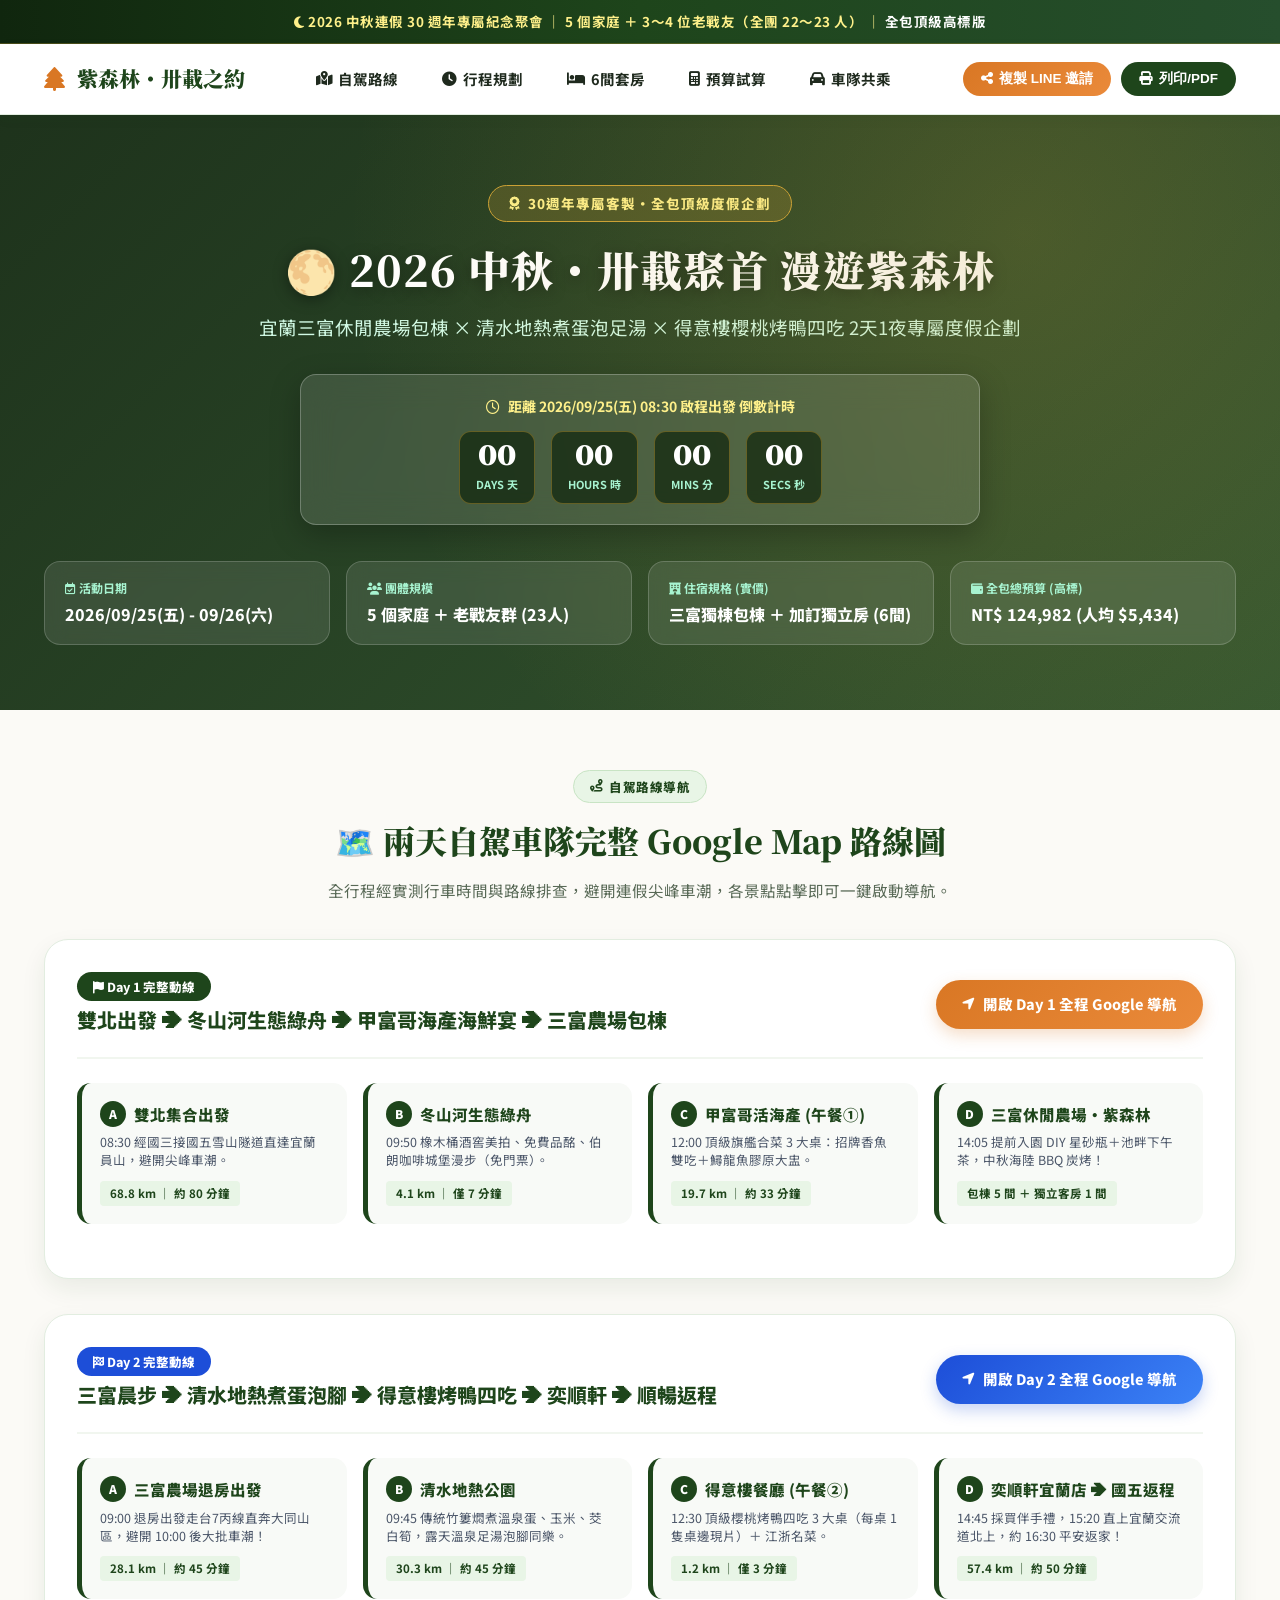
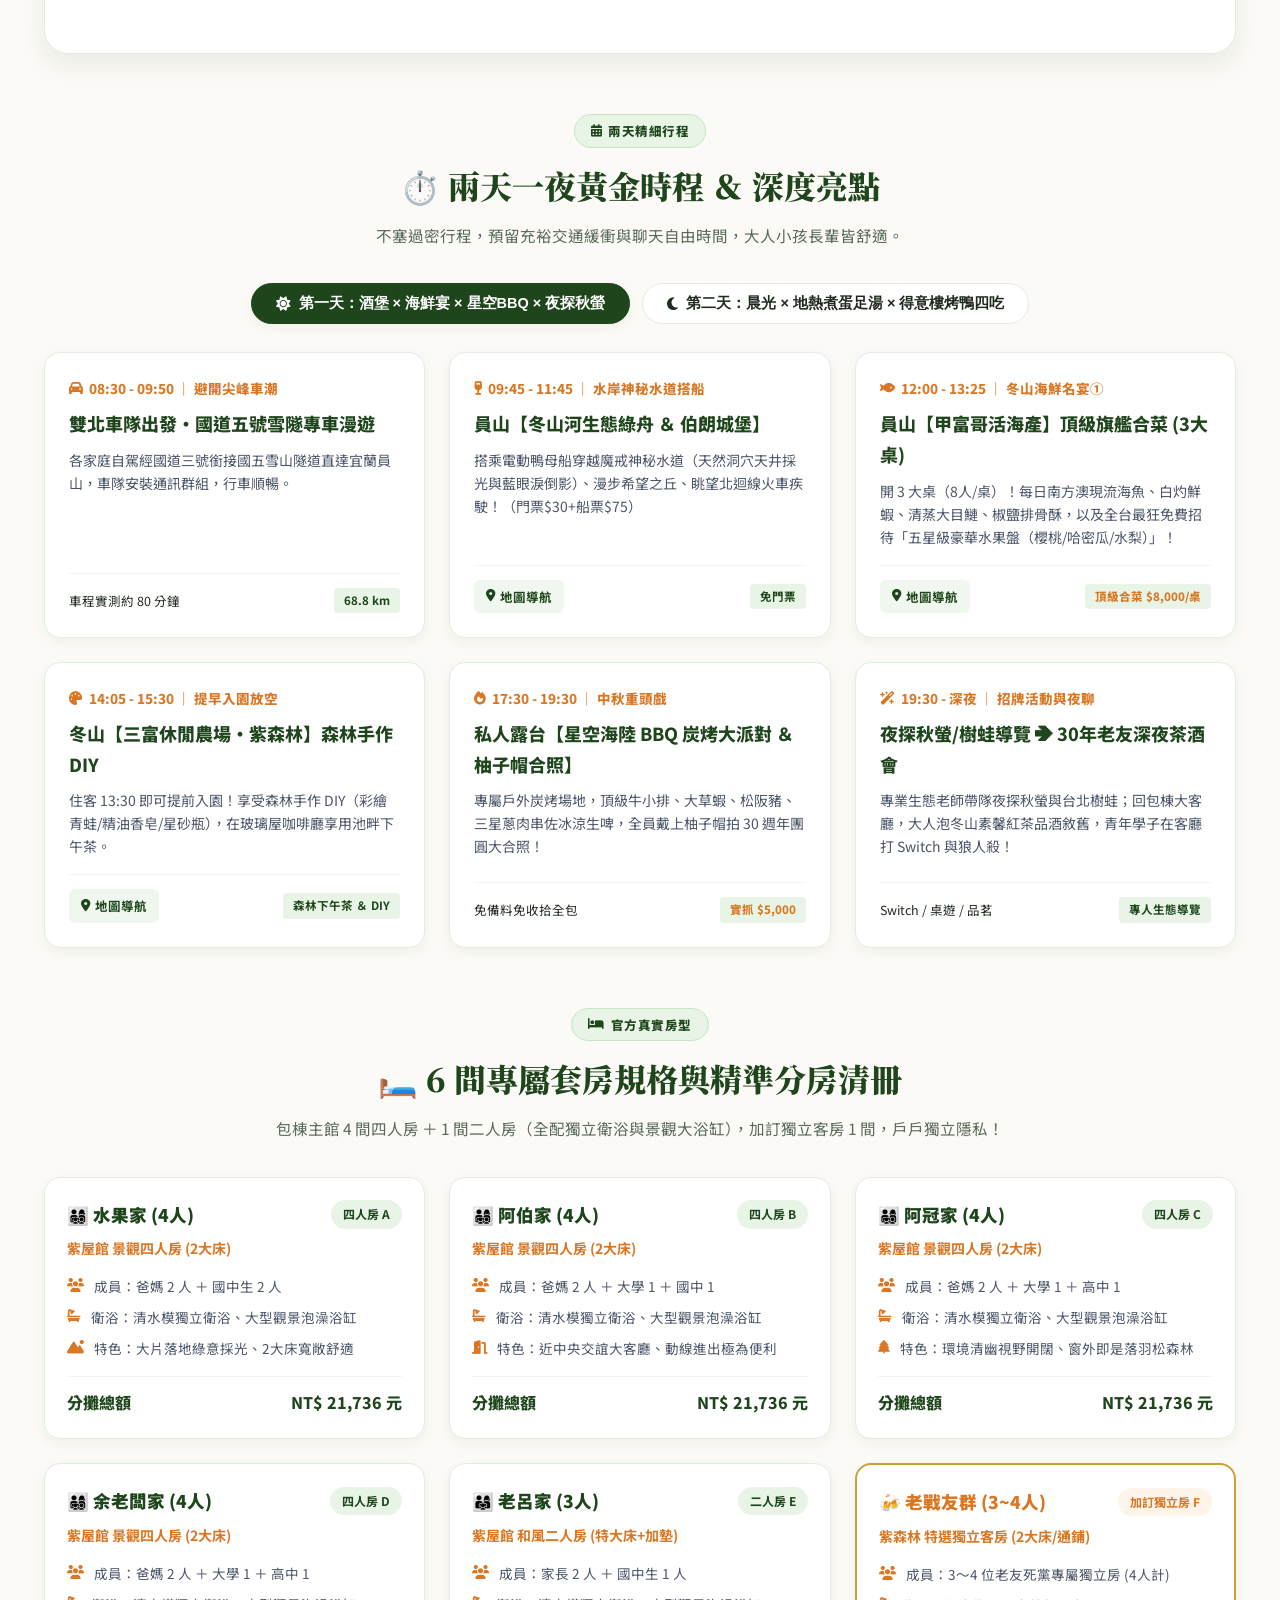
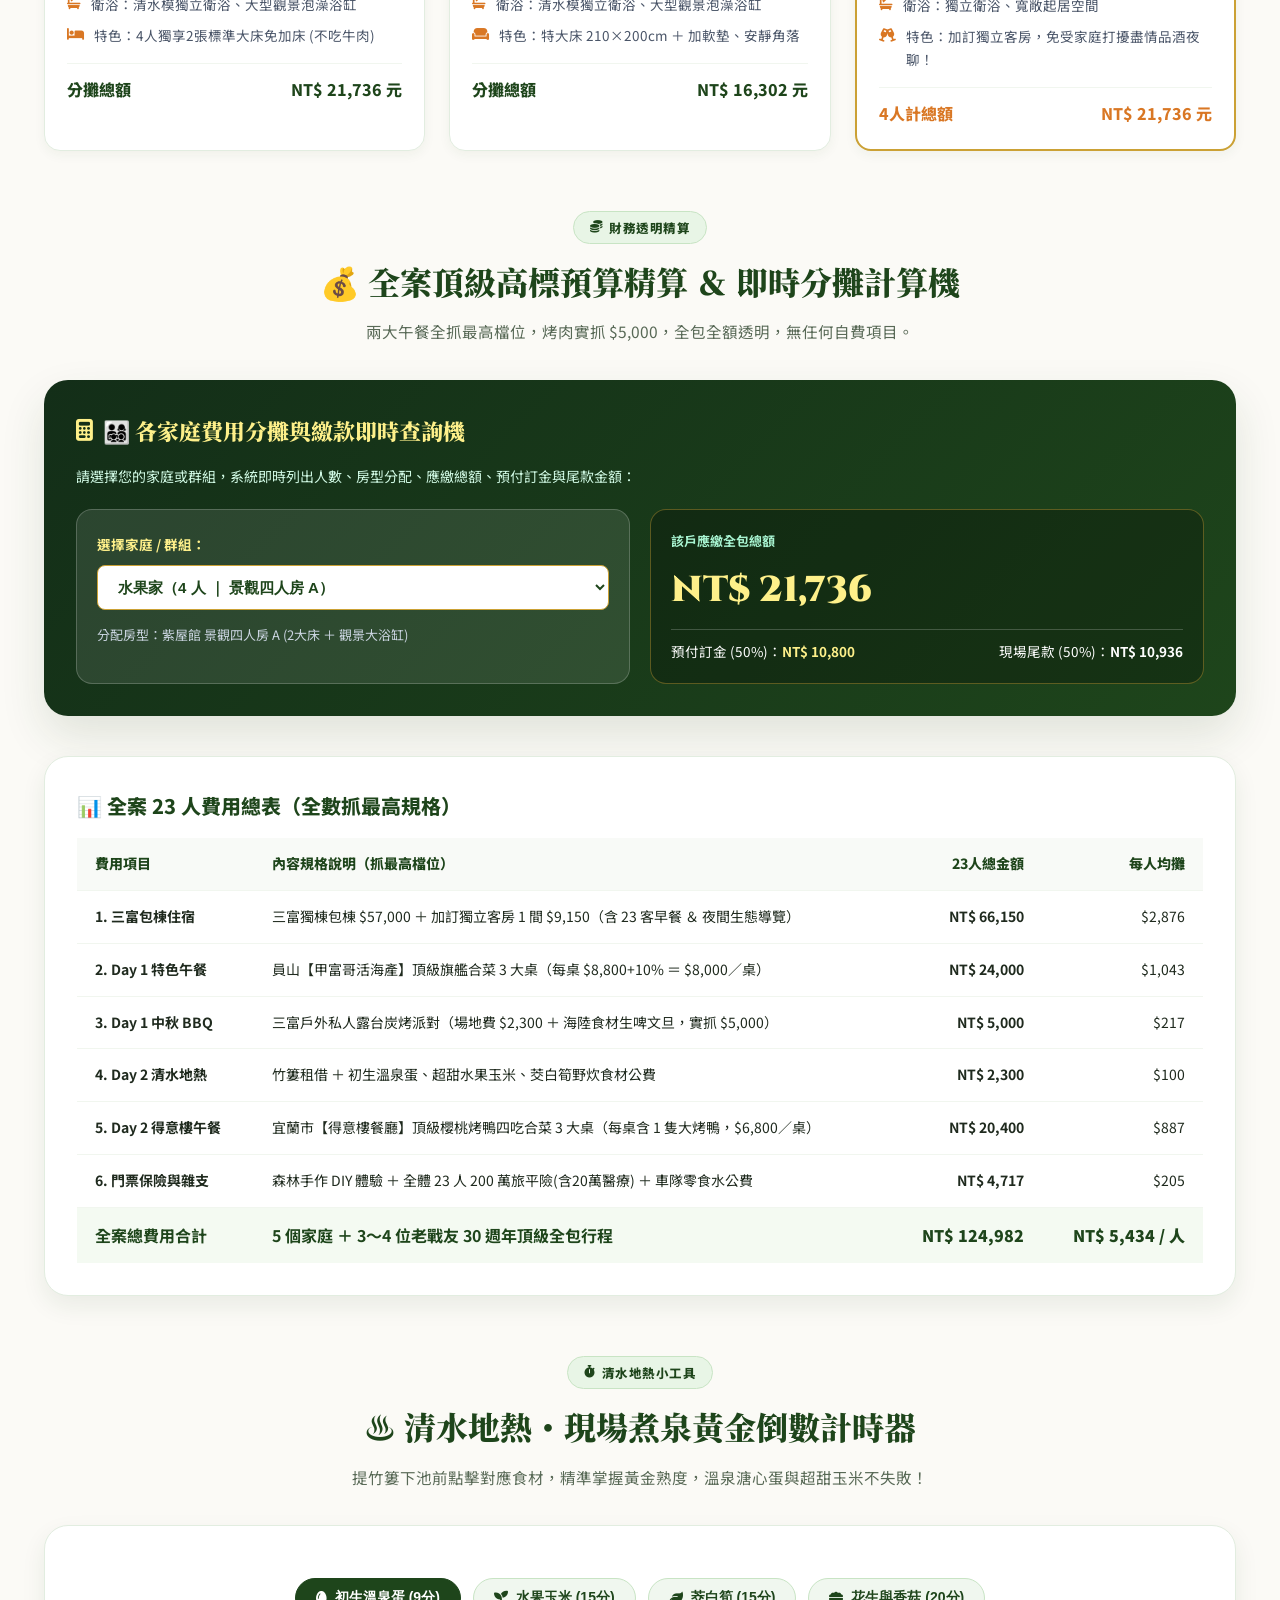
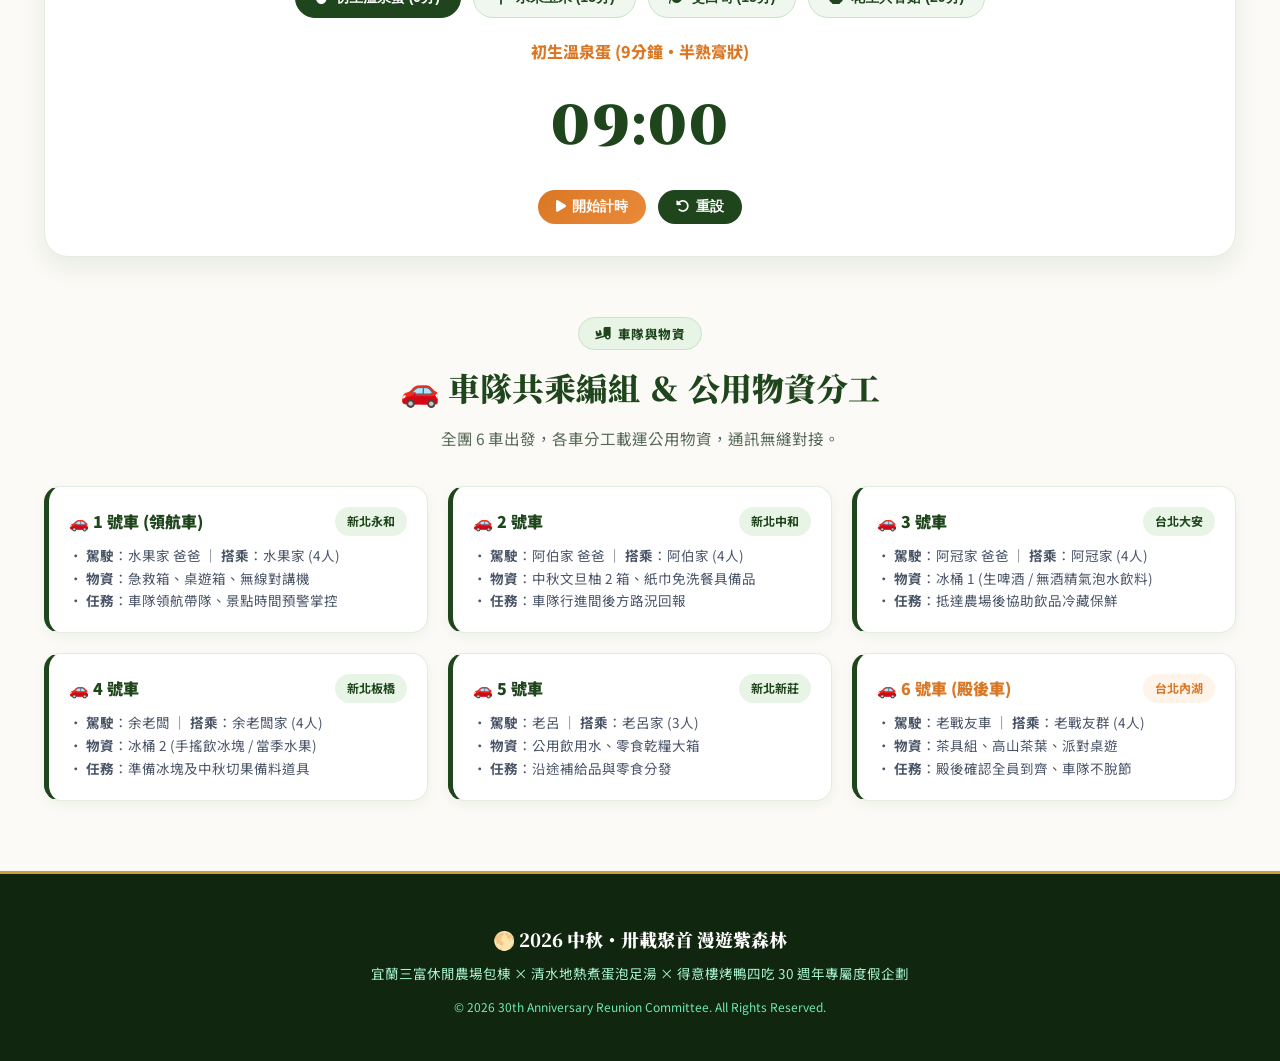
==== dongshan.html @ 9198ec33 "新增冬山綠舟・甲富哥版獨立頁面（dongshan.html） Co-Authored-By: Claude Sonnet 4.6 <noreply@anthropic.com>" ====
<!DOCTYPE html>
<html lang="zh-TW">
<head>
  <meta charset="UTF-8">
  <meta name="viewport" content="width=device-width, initial-scale=1.0">
  <meta name="referrer" content="no-referrer">
  <title>2026 中秋・卅載聚首 漫遊紫森林｜宜蘭三富休閒農場包棟 × 清水地熱 × 得意樓烤鴨 5家庭＋老戰友30週年專屬企劃專頁</title>
  
  <!-- Google Fonts -->
  <link rel="preconnect" href="https://fonts.googleapis.com">
  <link rel="preconnect" href="https://fonts.gstatic.com" crossorigin>
  <link href="https://fonts.googleapis.com/css2?family=Noto+Sans+TC:wght@300;400;500;700;900&family=Noto+Serif+TC:wght@600;700;900&family=Plus+Jakarta+Sans:wght@500;700;800&family=Cinzel:wght@700;900&display=swap" rel="stylesheet">
  
  <!-- FontAwesome 6.5.1 -->
  <link rel="stylesheet" href="https://cdnjs.cloudflare.com/ajax/libs/font-awesome/6.5.1/css/all.min.css">

  <style>
    :root {
      --primary: #1e451b;
      --primary-light: #2d5a29;
      --primary-dark: #132e18;
      --accent: #d97724;
      --accent-hover: #b45309;
      --accent-light: #fff5eb;
      --gold: #cba135;
      --gold-light: #fef08a;
      --gold-bg: #fffbeb;
      --bg-cream: #fbfaf6;
      --surface: #ffffff;
      --surface-card: #f4faf2;
      --text-main: #1f2a1e;
      --text-muted: #586956;
      --text-light: #829480;
      --border-color: #e2ede0;
      --border-focus: #2d5a29;
      --shadow-sm: 0 4px 12px rgba(30, 69, 27, 0.05);
      --shadow-md: 0 10px 25px rgba(30, 69, 27, 0.08);
      --shadow-lg: 0 20px 45px rgba(30, 69, 27, 0.12);
      --radius-sm: 10px;
      --radius-md: 16px;
      --radius-lg: 24px;
      --radius-xl: 32px;
      --transition: all 0.3s cubic-bezier(0.25, 0.8, 0.25, 1);
    }

    * { box-sizing: border-box; margin: 0; padding: 0; }
    html { scroll-behavior: smooth; }
    body {
      font-family: 'Noto Sans TC', -apple-system, BlinkMacSystemFont, 'Segoe UI', Roboto, sans-serif;
      background-color: var(--bg-cream);
      color: var(--text-main);
      line-height: 1.7;
      -webkit-font-smoothing: antialiased;
      overflow-x: hidden;
    }

    /* Scroll Progress */
    #scroll-progress {
      position: fixed; top: 0; left: 0; height: 4px;
      background: linear-gradient(90deg, var(--accent), var(--gold));
      z-index: 2000; width: 0%; transition: width 0.1s ease;
    }

    .container {
      max-width: 1240px;
      margin: 0 auto;
      padding: 0 24px;
    }

    /* Top Announcement Bar */
    .top-bar {
      background: linear-gradient(90deg, #10260e, #1e451b, #264e2d);
      color: var(--gold-light);
      padding: 10px 0;
      font-size: 13.5px;
      font-weight: 700;
      text-align: center;
      letter-spacing: 0.5px;
      border-bottom: 1px solid rgba(203, 161, 53, 0.3);
    }
    .top-bar span { color: #ffffff; }

    /* Sticky Navigation */
    nav {
      position: sticky; top: 0; z-index: 1500;
      background: rgba(255, 255, 255, 0.96);
      backdrop-filter: blur(16px);
      border-bottom: 1px solid var(--border-color);
      box-shadow: var(--shadow-sm);
      transition: var(--transition);
    }
    .nav-inner {
      display: flex;
      justify-content: space-between;
      align-items: center;
      height: 70px;
    }
    .brand-logo {
      display: flex;
      align-items: center;
      gap: 12px;
      font-family: 'Noto Serif TC', serif;
      font-size: 21px;
      font-weight: 900;
      color: var(--primary);
      text-decoration: none;
    }
    .brand-logo i { color: var(--accent); font-size: 24px; }
    .nav-links {
      display: flex;
      list-style: none;
      gap: 16px;
    }
    .nav-links a {
      text-decoration: none;
      color: var(--text-main);
      font-size: 14.5px;
      font-weight: 700;
      padding: 8px 14px;
      border-radius: 8px;
      transition: var(--transition);
      display: flex;
      align-items: center;
      gap: 6px;
    }
    .nav-links a:hover, .nav-links a.active {
      color: var(--accent);
      background: var(--accent-light);
    }
    .nav-actions {
      display: flex;
      align-items: center;
      gap: 10px;
    }
    .btn-action {
      background: var(--primary);
      color: white;
      text-decoration: none;
      padding: 8px 18px;
      border-radius: 30px;
      font-size: 13.5px;
      font-weight: 700;
      border: none;
      cursor: pointer;
      display: inline-flex;
      align-items: center;
      gap: 6px;
      transition: var(--transition);
    }
    .btn-action:hover {
      background: var(--primary-light);
      transform: translateY(-2px);
      box-shadow: var(--shadow-sm);
    }
    .btn-accent {
      background: linear-gradient(135deg, var(--accent), #ea8a3a);
      color: white;
    }
    .btn-accent:hover {
      background: linear-gradient(135deg, #b45309, var(--accent));
    }

    /* Hero Section */
    .hero {
      position: relative;
      background: linear-gradient(135deg, rgba(16, 38, 14, 0.94) 0%, rgba(30, 69, 27, 0.9) 100%), url('https://images.unsplash.com/photo-1511497584788-87676104235f?auto=format&fit=crop&w=1800&q=85') center/cover no-repeat;
      color: white;
      padding: 70px 0 65px;
      overflow: hidden;
      text-align: center;
    }
    .hero::before {
      content: "";
      position: absolute;
      top: 0; left: 0; right: 0; bottom: 0;
      background: radial-gradient(circle at 80% 20%, rgba(203, 161, 53, 0.2) 0%, transparent 60%);
      pointer-events: none;
    }
    .hero-badge {
      display: inline-flex;
      align-items: center;
      gap: 8px;
      background: rgba(203, 161, 53, 0.22);
      border: 1px solid var(--gold);
      color: var(--gold-light);
      padding: 6px 20px;
      border-radius: 30px;
      font-size: 13.5px;
      font-weight: 800;
      margin-bottom: 20px;
      letter-spacing: 1px;
    }
    .hero h1 {
      font-family: 'Noto Serif TC', serif;
      font-size: 42px;
      font-weight: 900;
      line-height: 1.3;
      margin-bottom: 16px;
      color: #ffffff;
      text-shadow: 0 3px 15px rgba(0,0,0,0.4);
      letter-spacing: 1px;
    }
    .hero-sub {
      font-size: 18.5px;
      color: #d1fae5;
      font-weight: 400;
      max-width: 900px;
      margin: 0 auto 30px;
      line-height: 1.7;
    }

    /* Countdown Box */
    .countdown-card {
      background: rgba(255, 255, 255, 0.12);
      backdrop-filter: blur(16px);
      border: 1px solid rgba(255, 255, 255, 0.25);
      border-radius: var(--radius-md);
      padding: 20px 28px;
      max-width: 680px;
      margin: 0 auto 36px;
      box-shadow: 0 10px 30px rgba(0,0,0,0.25);
    }
    .countdown-title {
      font-size: 14px;
      font-weight: 700;
      color: var(--gold-light);
      margin-bottom: 12px;
      display: flex;
      align-items: center;
      justify-content: center;
      gap: 8px;
    }
    .countdown-grid {
      display: flex;
      justify-content: center;
      gap: 16px;
    }
    .countdown-item {
      background: rgba(16, 38, 14, 0.7);
      border: 1px solid rgba(203, 161, 53, 0.4);
      border-radius: 12px;
      padding: 10px 16px;
      min-width: 76px;
    }
    .countdown-item .num {
      font-family: 'Cinzel', serif;
      font-size: 28px;
      font-weight: 900;
      color: #ffffff;
      line-height: 1.1;
    }
    .countdown-item .label {
      font-size: 11px;
      color: #a7f3d0;
      font-weight: 700;
      text-transform: uppercase;
      margin-top: 2px;
    }

    /* Hero Metadata Grid */
    .hero-meta-grid {
      display: grid;
      grid-template-columns: repeat(auto-fit, minmax(220px, 1fr));
      gap: 16px;
      text-align: left;
    }
    .meta-card {
      background: rgba(255, 255, 255, 0.1);
      backdrop-filter: blur(10px);
      border: 1px solid rgba(255, 255, 255, 0.18);
      border-radius: var(--radius-md);
      padding: 16px 20px;
      transition: var(--transition);
    }
    .meta-card:hover {
      background: rgba(255, 255, 255, 0.16);
      transform: translateY(-2px);
    }
    .meta-card .label { font-size: 12px; color: #a7f3d0; font-weight: 700; text-transform: uppercase; }
    .meta-card .val { font-size: 16px; color: #ffffff; font-weight: 800; margin-top: 2px; }

    /* Section Styles */
    .section-header {
      text-align: center;
      margin: 60px 0 35px;
    }
    .section-tag {
      display: inline-flex;
      align-items: center;
      gap: 6px;
      background: #e8f5e6;
      color: var(--primary);
      font-size: 12.5px;
      font-weight: 800;
      padding: 5px 16px;
      border-radius: 30px;
      border: 1px solid #c8e4c4;
      margin-bottom: 10px;
      letter-spacing: 0.5px;
      text-transform: uppercase;
    }
    .section-title {
      font-family: 'Noto Serif TC', serif;
      font-size: 32px;
      color: var(--primary);
      font-weight: 900;
      margin-bottom: 10px;
    }
    .section-desc {
      color: var(--text-muted);
      font-size: 15.5px;
      max-width: 820px;
      margin: 0 auto;
    }

    /* Content Cards & Boxes */
    .feature-box {
      background: white;
      border-radius: var(--radius-lg);
      border: 1px solid var(--border-color);
      box-shadow: var(--shadow-md);
      padding: 32px;
      margin-bottom: 35px;
      transition: var(--transition);
    }
    .feature-box:hover {
      box-shadow: var(--shadow-lg);
    }

    /* Google Maps Route Box */
    .route-header {
      display: flex;
      justify-content: space-between;
      align-items: center;
      flex-wrap: wrap;
      gap: 16px;
      border-bottom: 2px solid #f1f6ef;
      padding-bottom: 20px;
      margin-bottom: 24px;
    }
    .route-badge {
      background: var(--primary);
      color: white;
      font-size: 12.5px;
      font-weight: 800;
      padding: 5px 16px;
      border-radius: 20px;
    }
    .route-btn {
      background: linear-gradient(135deg, var(--accent), #ea8a3a);
      color: white;
      text-decoration: none;
      padding: 12px 26px;
      border-radius: 30px;
      font-weight: 800;
      font-size: 14.5px;
      display: inline-flex;
      align-items: center;
      gap: 8px;
      box-shadow: 0 6px 16px rgba(217,119,36,0.25);
      transition: var(--transition);
    }
    .route-btn:hover {
      transform: translateY(-2px);
      box-shadow: 0 8px 22px rgba(217,119,36,0.35);
    }
    .route-btn.blue {
      background: linear-gradient(135deg, #1d4ed8, #3b82f6);
      box-shadow: 0 6px 16px rgba(29,78,216,0.25);
    }
    .nodes-grid {
      display: grid;
      grid-template-columns: repeat(auto-fit, minmax(230px, 1fr));
      gap: 16px;
      margin-bottom: 22px;
    }
    .node-card {
      background: #f8faf7;
      border-radius: 14px;
      padding: 18px;
      border-left: 5px solid var(--primary);
      position: relative;
    }
    .node-header {
      display: flex;
      align-items: center;
      gap: 8px;
      margin-bottom: 6px;
    }
    .node-badge {
      background: var(--primary);
      color: white;
      width: 26px;
      height: 26px;
      border-radius: 50%;
      display: flex;
      align-items: center;
      justify-content: center;
      font-size: 12px;
      font-weight: 900;
    }
    .node-title { font-size: 15.5px; font-weight: 800; color: var(--primary); }
    .node-desc { font-size: 12.5px; color: #4a5568; margin-bottom: 8px; line-height: 1.45; }
    .node-chip { font-size: 11.5px; font-weight: 700; background: #e8f5e6; color: var(--primary); padding: 3px 10px; border-radius: 4px; display: inline-block; }

    /* Timetable Grid */
    .timeline-tabs {
      display: flex;
      justify-content: center;
      gap: 12px;
      margin-bottom: 28px;
    }
    .tab-btn {
      background: white;
      border: 1px solid var(--border-color);
      color: var(--text-main);
      padding: 10px 24px;
      border-radius: 30px;
      font-size: 14.5px;
      font-weight: 800;
      cursor: pointer;
      display: inline-flex;
      align-items: center;
      gap: 8px;
      transition: var(--transition);
    }
    .tab-btn.active, .tab-btn:hover {
      background: var(--primary);
      color: white;
      border-color: var(--primary);
      box-shadow: var(--shadow-sm);
    }
    .timeline-grid {
      display: grid;
      grid-template-columns: repeat(auto-fit, minmax(360px, 1fr));
      gap: 24px;
    }
    .itinerary-card {
      background: white;
      border-radius: var(--radius-md);
      border: 1px solid var(--border-color);
      box-shadow: var(--shadow-sm);
      overflow: hidden;
      display: flex;
      flex-direction: column;
      transition: var(--transition);
    }
    .itinerary-card:hover {
      transform: translateY(-3px);
      box-shadow: var(--shadow-md);
      border-color: #c8e4c4;
    }
    .itinerary-body {
      padding: 24px;
      flex-grow: 1;
      display: flex;
      flex-direction: column;
      justify-content: space-between;
    }
    .itinerary-time {
      font-size: 13.5px;
      font-weight: 800;
      color: var(--accent);
      margin-bottom: 8px;
      display: flex;
      align-items: center;
      gap: 6px;
    }
    .itinerary-title {
      font-size: 18px;
      font-weight: 800;
      color: var(--primary);
      margin-bottom: 10px;
    }
    .itinerary-text {
      font-size: 14px;
      color: #4a5568;
      line-height: 1.65;
      margin-bottom: 16px;
    }
    .itinerary-footer {
      border-top: 1px solid #f1f6ef;
      padding-top: 14px;
      display: flex;
      justify-content: space-between;
      align-items: center;
      font-size: 12.5px;
    }
    .map-link-btn {
      color: var(--primary);
      text-decoration: none;
      font-weight: 700;
      display: inline-flex;
      align-items: center;
      gap: 5px;
      padding: 6px 12px;
      background: #f0f7ef;
      border-radius: 6px;
      transition: var(--transition);
    }
    .map-link-btn:hover {
      background: var(--primary);
      color: white;
    }

    /* Room Allocation Cards */
    .rooms-grid {
      display: grid;
      grid-template-columns: repeat(auto-fit, minmax(350px, 1fr));
      gap: 24px;
    }
    .room-card {
      background: white;
      border-radius: var(--radius-md);
      border: 1px solid var(--border-color);
      box-shadow: var(--shadow-sm);
      overflow: hidden;
      display: flex;
      flex-direction: column;
      transition: var(--transition);
    }
    .room-card:hover {
      transform: translateY(-3px);
      box-shadow: var(--shadow-md);
    }
    .room-card.highlight {
      border: 2px solid var(--gold);
    }
    .room-body { padding: 22px; }
    .room-family {
      font-size: 17.5px;
      font-weight: 900;
      color: var(--primary);
      margin-bottom: 8px;
      display: flex;
      align-items: center;
      justify-content: space-between;
    }
    .room-family-badge {
      background: #e8f5e6;
      color: var(--primary);
      font-size: 12px;
      padding: 4px 12px;
      border-radius: 20px;
      font-weight: 700;
    }
    .room-specs-list {
      list-style: none;
      margin-top: 14px;
      font-size: 13.5px;
      color: #4a5568;
    }
    .room-specs-list li {
      margin-bottom: 8px;
      display: flex;
      align-items: flex-start;
      gap: 10px;
    }
    .room-specs-list li i {
      color: var(--accent);
      margin-top: 4px;
    }

    /* Budget Table & Breakdown */
    .budget-table {
      width: 100%;
      border-collapse: collapse;
      margin-top: 15px;
    }
    .budget-table th, .budget-table td {
      padding: 14px 18px;
      text-align: left;
      border-bottom: 1px solid #f1f6ef;
      font-size: 14px;
    }
    .budget-table th {
      background: #f8faf7;
      color: var(--primary);
      font-weight: 800;
    }
    .budget-table tr:last-child td {
      border-bottom: none;
      font-weight: 900;
      font-size: 16px;
      color: var(--primary);
      background: #f4faf2;
    }

    /* Interactive Calculator Card */
    .calc-card {
      background: linear-gradient(135deg, #132e18 0%, #1e451b 100%);
      color: white;
      border-radius: var(--radius-lg);
      padding: 32px;
      margin-bottom: 40px;
      box-shadow: var(--shadow-lg);
    }
    .calc-title {
      font-family: 'Noto Serif TC', serif;
      font-size: 22px;
      font-weight: 900;
      color: var(--gold-light);
      margin-bottom: 16px;
      display: flex;
      align-items: center;
      gap: 10px;
    }
    .calc-grid {
      display: grid;
      grid-template-columns: repeat(auto-fit, minmax(280px, 1fr));
      gap: 20px;
      margin-top: 20px;
    }
    .calc-selector-box {
      background: rgba(255, 255, 255, 0.1);
      border: 1px solid rgba(255, 255, 255, 0.2);
      border-radius: var(--radius-md);
      padding: 20px;
    }
    .calc-select {
      width: 100%;
      padding: 12px 16px;
      border-radius: 8px;
      border: 1px solid var(--gold);
      background: #ffffff;
      color: var(--primary);
      font-size: 15px;
      font-weight: 800;
      outline: none;
      cursor: pointer;
      margin-top: 8px;
    }
    .calc-result-box {
      background: rgba(0, 0, 0, 0.25);
      border: 1px solid rgba(203, 161, 53, 0.4);
      border-radius: var(--radius-md);
      padding: 20px;
      display: flex;
      flex-direction: column;
      justify-content: space-between;
    }
    .calc-amount {
      font-family: 'Cinzel', serif;
      font-size: 36px;
      font-weight: 900;
      color: var(--gold-light);
      margin: 8px 0;
    }

    /* Hot Springs Timer Card */
    .timer-box {
      background: white;
      border-radius: var(--radius-lg);
      border: 1px solid var(--border-color);
      box-shadow: var(--shadow-md);
      padding: 32px;
      margin-bottom: 35px;
      text-align: center;
    }
    .timer-buttons {
      display: flex;
      justify-content: center;
      gap: 12px;
      flex-wrap: wrap;
      margin: 20px 0;
    }
    .timer-preset-btn {
      background: #f0f7ef;
      border: 1px solid #c8e4c4;
      color: var(--primary);
      padding: 10px 20px;
      border-radius: 30px;
      font-weight: 800;
      font-size: 14px;
      cursor: pointer;
      transition: var(--transition);
      display: inline-flex;
      align-items: center;
      gap: 8px;
    }
    .timer-preset-btn:hover, .timer-preset-btn.active {
      background: var(--primary);
      color: white;
      border-color: var(--primary);
    }
    .timer-display {
      font-family: 'Cinzel', serif;
      font-size: 56px;
      font-weight: 900;
      color: var(--primary);
      margin: 15px 0;
      letter-spacing: 2px;
    }

    /* Convoy Table */
    .convoy-grid {
      display: grid;
      grid-template-columns: repeat(auto-fit, minmax(340px, 1fr));
      gap: 20px;
    }
    .convoy-card {
      background: white;
      border-radius: var(--radius-md);
      border: 1px solid var(--border-color);
      padding: 20px;
      box-shadow: var(--shadow-sm);
      border-left: 5px solid var(--primary);
    }

    /* Toast Notification */
    #toast {
      position: fixed;
      bottom: 30px;
      left: 50%;
      transform: translateX(-50%) translateY(100px);
      background: rgba(19, 46, 24, 0.95);
      color: #ffffff;
      padding: 12px 28px;
      border-radius: 30px;
      font-size: 14px;
      font-weight: 700;
      border: 1px solid var(--gold);
      box-shadow: 0 10px 30px rgba(0,0,0,0.3);
      z-index: 3000;
      opacity: 0;
      transition: all 0.3s cubic-bezier(0.165, 0.84, 0.44, 1);
      display: flex;
      align-items: center;
      gap: 8px;
    }
    #toast.show {
      transform: translateX(-50%) translateY(0);
      opacity: 1;
    }

    /* Footer */
    footer {
      background: #10260e;
      color: #a7f3d0;
      padding: 50px 0 35px;
      font-size: 13.5px;
      text-align: center;
      margin-top: 70px;
      border-top: 3px solid var(--gold);
    }
    footer p { margin-bottom: 8px; }
    footer .copyright { color: #6ee7b7; font-size: 12px; }

    /* Responsive */
    @media (max-width: 768px) {
      .hero h1 { font-size: 28px; }
      .hero-sub { font-size: 15px; }
      .nav-links { display: none; }
      .feature-box, .calc-card, .timer-box { padding: 20px 16px; }
      .timeline-grid, .rooms-grid, .nodes-grid, .convoy-grid { grid-template-columns: 1fr; }
    }
  </style>
</head>
<body>

  <!-- Progress Bar -->
  <div id="scroll-progress"></div>

  <!-- Announcement Bar -->
  <div class="top-bar">
    <div class="container">
      <i class="fa-solid fa-moon"></i> 2026 中秋連假 30 週年專屬紀念聚會 ｜ 5 個家庭 ＋ 3～4 位老戰友（全團 22～23 人） ｜ <span>全包頂級高標版</span>
    </div>
  </div>

  <!-- Navigation -->
  <nav>
    <div class="container nav-inner">
      <a href="#" class="brand-logo">
        <i class="fa-solid fa-tree"></i>
        <span>紫森林・卅載之約</span>
      </a>
      <ul class="nav-links">
        <li><a href="#routes"><i class="fa-solid fa-map-location-dot"></i> 自駕路線</a></li>
        <li><a href="#itinerary"><i class="fa-solid fa-clock"></i> 行程規劃</a></li>
        <li><a href="#rooms"><i class="fa-solid fa-bed"></i> 6間套房</a></li>
        <li><a href="#budget"><i class="fa-solid fa-calculator"></i> 預算試算</a></li>
        <li><a href="#convoy"><i class="fa-solid fa-car"></i> 車隊共乘</a></li>
      </ul>
      <div class="nav-actions">
        <button class="btn-action btn-accent" onclick="copyLineInvite()"><i class="fa-solid fa-share-nodes"></i> 複製 LINE 邀請</button>
        <button class="btn-action" onclick="window.print()"><i class="fa-solid fa-print"></i> 列印/PDF</button>
      </div>
    </div>
  </nav>

  <!-- Hero Section -->
  <header class="hero">
    <div class="container">
      <div class="hero-badge"><i class="fa-solid fa-award"></i> 30週年專屬客製・全包頂級度假企劃</div>
      <h1>🌕 2026 中秋・卅載聚首 漫遊紫森林</h1>
      <p class="hero-sub">宜蘭三富休閒農場包棟 × 清水地熱煮蛋泡足湯 × 得意樓櫻桃烤鴨四吃 2天1夜專屬度假企劃</p>

      <!-- Countdown -->
      <div class="countdown-card">
        <div class="countdown-title"><i class="fa-regular fa-clock"></i> 距離 2026/09/25(五) 08:30 啟程出發 倒數計時</div>
        <div class="countdown-grid">
          <div class="countdown-item"><div class="num" id="cd-days">--</div><div class="label">Days 天</div></div>
          <div class="countdown-item"><div class="num" id="cd-hours">--</div><div class="label">Hours 時</div></div>
          <div class="countdown-item"><div class="num" id="cd-mins">--</div><div class="label">Mins 分</div></div>
          <div class="countdown-item"><div class="num" id="cd-secs">--</div><div class="label">Secs 秒</div></div>
        </div>
      </div>

      <!-- Quick Info Meta Grid -->
      <div class="hero-meta-grid">
        <div class="meta-card">
          <div class="label"><i class="fa-regular fa-calendar-check"></i> 活動日期</div>
          <div class="val">2026/09/25(五) - 09/26(六)</div>
        </div>
        <div class="meta-card">
          <div class="label"><i class="fa-solid fa-users"></i> 團體規模</div>
          <div class="val">5 個家庭 ＋ 老戰友群 (23人)</div>
        </div>
        <div class="meta-card">
          <div class="label"><i class="fa-solid fa-hotel"></i> 住宿規格 (實價)</div>
          <div class="val">三富獨棟包棟 ＋ 加訂獨立房 (6間)</div>
        </div>
        <div class="meta-card">
          <div class="label"><i class="fa-solid fa-wallet"></i> 全包總預算 (高標)</div>
          <div class="val">NT$ 124,982 (人均 $5,434)</div>
        </div>
      </div>
    </div>
  </header>

  <main class="container">

    <!-- Section 1: Route Hub -->
    <section id="routes">
      <div class="section-header">
        <span class="section-tag"><i class="fa-solid fa-route"></i> 自駕路線導航</span>
        <h2 class="section-title">🗺️ 兩天自駕車隊完整 Google Map 路線圖</h2>
        <p class="section-desc">全行程經實測行車時間與路線排查，避開連假尖峰車潮，各景點點擊即可一鍵啟動導航。</p>
      </div>

      <!-- Day 1 Route Card -->
      <div class="feature-box">
        <div class="route-header">
          <div>
            <span class="route-badge"><i class="fa-solid fa-flag"></i> Day 1 完整動線</span>
            <h3 style="color: var(--primary); font-size: 20px; font-weight: 800; margin-top: 4px;">雙北出發 ➔ 冬山河生態綠舟 ➔ 甲富哥海產海鮮宴 ➔ 三富農場包棟</h3>
          </div>
          <a href="https://www.google.com/maps/dir/新北市永和區/冬山河生態綠舟/甲富哥活海產/三富休閒農場" target="_blank" class="route-btn">
            <i class="fa-solid fa-location-arrow"></i> 開啟 Day 1 全程 Google 導航
          </a>
        </div>
        <div class="nodes-grid">
          <div class="node-card">
            <div class="node-header"><span class="node-badge">A</span><span class="node-title">雙北集合出發</span></div>
            <div class="node-desc">08:30 經國三接國五雪山隧道直達宜蘭員山，避開尖峰車潮。</div>
            <span class="node-chip">68.8 km ｜ 約 80 分鐘</span>
          </div>
          <div class="node-card">
            <div class="node-header"><span class="node-badge">B</span><span class="node-title">冬山河生態綠舟</span></div>
            <div class="node-desc">09:50 橡木桶酒窖美拍、免費品酩、伯朗咖啡城堡漫步（免門票）。</div>
            <span class="node-chip">4.1 km ｜ 僅 7 分鐘</span>
          </div>
          <div class="node-card">
            <div class="node-header"><span class="node-badge">C</span><span class="node-title">甲富哥活海產 (午餐①)</span></div>
            <div class="node-desc">12:00 頂級旗艦合菜 3 大桌：招牌香魚雙吃＋鱘龍魚膠原大盅。</div>
            <span class="node-chip">19.7 km ｜ 約 33 分鐘</span>
          </div>
          <div class="node-card">
            <div class="node-header"><span class="node-badge">D</span><span class="node-title">三富休閒農場・紫森林</span></div>
            <div class="node-desc">14:05 提前入園 DIY 星砂瓶＋池畔下午茶，中秋海陸 BBQ 炭烤！</div>
            <span class="node-chip">包棟 5 間 ＋ 獨立客房 1 間</span>
          </div>
        </div>
      </div>

      <!-- Day 2 Route Card -->
      <div class="feature-box">
        <div class="route-header">
          <div>
            <span class="route-badge" style="background:#1d4ed8;"><i class="fa-solid fa-flag-checkered"></i> Day 2 完整動線</span>
            <h3 style="color: var(--primary); font-size: 20px; font-weight: 800; margin-top: 4px;">三富晨步 ➔ 清水地熱煮蛋泡腳 ➔ 得意樓烤鴨四吃 ➔ 奕順軒 ➔ 順暢返程</h3>
          </div>
          <a href="https://www.google.com/maps/dir/三富休閒農場/清水地熱公園/得意樓餐廳/奕順軒宜蘭店/新北市永和區" target="_blank" class="route-btn blue">
            <i class="fa-solid fa-location-arrow"></i> 開啟 Day 2 全程 Google 導航
          </a>
        </div>
        <div class="nodes-grid">
          <div class="node-card">
            <div class="node-header"><span class="node-badge">A</span><span class="node-title">三富農場退房出發</span></div>
            <div class="node-desc">09:00 退房出發走台7丙線直奔大同山區，避開 10:00 後大批車潮！</div>
            <span class="node-chip">28.1 km ｜ 約 45 分鐘</span>
          </div>
          <div class="node-card">
            <div class="node-header"><span class="node-badge">B</span><span class="node-title">清水地熱公園</span></div>
            <div class="node-desc">09:45 傳統竹簍燜煮溫泉蛋、玉米、茭白筍，露天溫泉足湯泡腳同樂。</div>
            <span class="node-chip">30.3 km ｜ 約 45 分鐘</span>
          </div>
          <div class="node-card">
            <div class="node-header"><span class="node-badge">C</span><span class="node-title">得意樓餐廳 (午餐②)</span></div>
            <div class="node-desc">12:30 頂級櫻桃烤鴨四吃 3 大桌（每桌 1 隻桌邊現片）＋ 江浙名菜。</div>
            <span class="node-chip">1.2 km ｜ 僅 3 分鐘</span>
          </div>
          <div class="node-card">
            <div class="node-header"><span class="node-badge">D</span><span class="node-title">奕順軒宜蘭店 ➔ 國五返程</span></div>
            <div class="node-desc">14:45 採買伴手禮，15:20 直上宜蘭交流道北上，約 16:30 平安返家！</div>
            <span class="node-chip">57.4 km ｜ 約 50 分鐘</span>
          </div>
        </div>
      </div>
    </section>

    <!-- Section 2: Itinerary Details -->
    <section id="itinerary">
      <div class="section-header">
        <span class="section-tag"><i class="fa-solid fa-calendar-days"></i> 兩天精細行程</span>
        <h2 class="section-title">⏱️ 兩天一夜黃金時程 ＆ 深度亮點</h2>
        <p class="section-desc">不塞過密行程，預留充裕交通緩衝與聊天自由時間，大人小孩長輩皆舒適。</p>
      </div>

      <div class="timeline-tabs">
        <button class="tab-btn active" onclick="switchDay(1)"><i class="fa-solid fa-sun"></i> 第一天：酒堡 × 海鮮宴 × 星空BBQ × 夜探秋螢</button>
        <button class="tab-btn" onclick="switchDay(2)"><i class="fa-solid fa-moon"></i> 第二天：晨光 × 地熱煮蛋足湯 × 得意樓烤鴨四吃</button>
      </div>

      <!-- Day 1 Itinerary Grid -->
      <div class="timeline-grid" id="day1-grid">
        <div class="itinerary-card">
          <div class="itinerary-body">
            <div>
              <div class="itinerary-time"><i class="fa-solid fa-car"></i> 08:30 - 09:50 ｜ 避開尖峰車潮</div>
              <h4 class="itinerary-title">雙北車隊出發・國道五號雪隧專車漫遊</h4>
              <p class="itinerary-text">各家庭自駕經國道三號銜接國五雪山隧道直達宜蘭員山，車隊安裝通訊群組，行車順暢。</p>
            </div>
            <div class="itinerary-footer">
              <span>車程實測約 80 分鐘</span>
              <span class="node-chip">68.8 km</span>
            </div>
          </div>
        </div>

        <div class="itinerary-card">
          <div class="itinerary-body">
            <div>
              <div class="itinerary-time"><i class="fa-solid fa-wine-glass"></i> 09:45 - 11:45 ｜ 水岸神秘水道搭船</div>
              <h4 class="itinerary-title">員山【冬山河生態綠舟 ＆ 伯朗城堡】</h4>
              <p class="itinerary-text">搭乘電動鴨母船穿越魔戒神秘水道（天然洞穴天井採光與藍眼淚倒影）、漫步希望之丘、眺望北迴線火車疾駛！（門票$30+船票$75）</p>
            </div>
            <div class="itinerary-footer">
              <a href="https://maps.google.com/?q=冬山河生態綠舟" target="_blank" class="map-link-btn"><i class="fa-solid fa-location-dot"></i> 地圖導航</a>
              <span class="node-chip">免門票</span>
            </div>
          </div>
        </div>

        <div class="itinerary-card">
          <div class="itinerary-body">
            <div>
              <div class="itinerary-time"><i class="fa-solid fa-fish"></i> 12:00 - 13:25 ｜ 冬山海鮮名宴①</div>
              <h4 class="itinerary-title">員山【甲富哥活海產】頂級旗艦合菜 (3大桌)</h4>
              <p class="itinerary-text">開 3 大桌（8人/桌）！每日南方澳現流海魚、白灼鮮蝦、清蒸大目鰱、椒鹽排骨酥，以及全台最狂免費招待「五星級豪華水果盤（櫻桃/哈密瓜/水梨）」！</p>
            </div>
            <div class="itinerary-footer">
              <a href="https://maps.google.com/?q=甲富哥活海產" target="_blank" class="map-link-btn"><i class="fa-solid fa-location-dot"></i> 地圖導航</a>
              <span class="node-chip" style="color:var(--accent); font-weight:800;">頂級合菜 $8,000/桌</span>
            </div>
          </div>
        </div>

        <div class="itinerary-card">
          <div class="itinerary-body">
            <div>
              <div class="itinerary-time"><i class="fa-solid fa-palette"></i> 14:05 - 15:30 ｜ 提早入園放空</div>
              <h4 class="itinerary-title">冬山【三富休閒農場・紫森林】森林手作 DIY</h4>
              <p class="itinerary-text">住客 13:30 即可提前入園！享受森林手作 DIY（彩繪青蛙/精油香皂/星砂瓶），在玻璃屋咖啡廳享用池畔下午茶。</p>
            </div>
            <div class="itinerary-footer">
              <a href="https://maps.google.com/?q=三富休閒農場" target="_blank" class="map-link-btn"><i class="fa-solid fa-location-dot"></i> 地圖導航</a>
              <span class="node-chip">森林下午茶 ＆ DIY</span>
            </div>
          </div>
        </div>

        <div class="itinerary-card">
          <div class="itinerary-body">
            <div>
              <div class="itinerary-time"><i class="fa-solid fa-fire"></i> 17:30 - 19:30 ｜ 中秋重頭戲</div>
              <h4 class="itinerary-title">私人露台【星空海陸 BBQ 炭烤大派對 ＆ 柚子帽合照】</h4>
              <p class="itinerary-text">專屬戶外炭烤場地，頂級牛小排、大草蝦、松阪豬、三星蔥肉串佐冰涼生啤，全員戴上柚子帽拍 30 週年團圓大合照！</p>
            </div>
            <div class="itinerary-footer">
              <span>免備料免收拾全包</span>
              <span class="node-chip" style="color:var(--accent); font-weight:800;">實抓 $5,000</span>
            </div>
          </div>
        </div>

        <div class="itinerary-card">
          <div class="itinerary-body">
            <div>
              <div class="itinerary-time"><i class="fa-solid fa-wand-magic-sparkles"></i> 19:30 - 深夜 ｜ 招牌活動與夜聊</div>
              <h4 class="itinerary-title">夜探秋螢/樹蛙導覽 ➔ 30年老友深夜茶酒會</h4>
              <p class="itinerary-text">專業生態老師帶隊夜探秋螢與台北樹蛙；回包棟大客廳，大人泡冬山素馨紅茶品酒敘舊，青年學子在客廳打 Switch 與狼人殺！</p>
            </div>
            <div class="itinerary-footer">
              <span>Switch / 桌遊 / 品茗</span>
              <span class="node-chip">專人生態導覽</span>
            </div>
          </div>
        </div>
      </div>

      <!-- Day 2 Itinerary Grid -->
      <div class="timeline-grid" id="day2-grid" style="display:none;">
        <div class="itinerary-card">
          <div class="itinerary-body">
            <div>
              <div class="itinerary-time"><i class="fa-solid fa-mug-saucer"></i> 08:00 - 08:50 ｜ 晨曦芬多精</div>
              <h4 class="itinerary-title">紫森林晨光自助早餐 ＆ 池畔晨步</h4>
              <p class="itinerary-text">在紫森林餐廳享用在地食材現做元氣早餐，清粥小菜熱咖啡，漫步落羽松池畔呼吸清新山林芬多精。</p>
            </div>
            <div class="itinerary-footer">
              <span>住宿附贈 23 客早餐</span>
              <span class="node-chip">落羽松池畔</span>
            </div>
          </div>
        </div>

        <div class="itinerary-card">
          <div class="itinerary-body">
            <div>
              <div class="itinerary-time"><i class="fa-solid fa-hot-tub-person"></i> 09:45 - 11:45 ｜ 山谷野趣煮泉</div>
              <h4 class="itinerary-title">大同【清水地熱公園】竹簍煮溫泉蛋 ＆ 足湯</h4>
              <p class="itinerary-text">09:00 準時退房出發避開塞車潮！租借竹簍於 95°C 泉水燜煮初生溫泉蛋、超甜水果玉米、茭白筍，一邊享受露天溫泉足湯。</p>
            </div>
            <div class="itinerary-footer">
              <a href="https://maps.google.com/?q=清水地熱公園" target="_blank" class="map-link-btn"><i class="fa-solid fa-location-dot"></i> 地圖導航</a>
              <span class="node-chip">野炊食材 $2,300</span>
            </div>
          </div>
        </div>

        <div class="itinerary-card">
          <div class="itinerary-body">
            <div>
              <div class="itinerary-time"><i class="fa-solid fa-drumstick-bite"></i> 12:30 - 14:30 ｜ 特色名宴② 壓軸</div>
              <h4 class="itinerary-title">宜蘭市【得意樓餐廳】頂級櫻桃烤鴨四吃 (3大桌)</h4>
              <p class="itinerary-text">開 3 大桌（8人/桌）！每桌獨立 1 隻大櫻桃烤鴨桌邊現片四吃（片皮鴨捲、生菜鴨鬆、三杯鴨架、酸菜鴨湯）＋ 頂級江浙熱炒名菜。</p>
            </div>
            <div class="itinerary-footer">
              <a href="https://maps.google.com/?q=宜蘭得意樓餐廳" target="_blank" class="map-link-btn"><i class="fa-solid fa-location-dot"></i> 地圖導航</a>
              <span class="node-chip" style="color:var(--accent); font-weight:800;">頂級合菜 $6,800/桌</span>
            </div>
          </div>
        </div>

        <div class="itinerary-card">
          <div class="itinerary-body">
            <div>
              <div class="itinerary-time"><i class="fa-solid fa-bag-shopping"></i> 14:45 - 15:15 ｜ 伴手禮採買</div>
              <h4 class="itinerary-title">宜蘭名店【奕順軒 宜蘭店】伴手禮採買</h4>
              <p class="itinerary-text">餐廳開車僅 3 分鐘！採買宜蘭在地頂級伴手禮：切達乳酪狀元餅、原味奶凍捲、三星蔥蛋捲、冬山素馨紅茶。</p>
            </div>
            <div class="itinerary-footer">
              <a href="https://maps.google.com/?q=奕順軒宜蘭店" target="_blank" class="map-link-btn"><i class="fa-solid fa-location-dot"></i> 地圖導航</a>
              <span class="node-chip">神農路老店</span>
            </div>
          </div>
        </div>

        <div class="itinerary-card">
          <div class="itinerary-body">
            <div>
              <div class="itinerary-time"><i class="fa-solid fa-plane-arrival"></i> 15:20 - 16:30 ｜ 順暢返程</div>
              <h4 class="itinerary-title">直上國道五號北上 ➔ 平安返抵雙北</h4>
              <p class="itinerary-text">由宜蘭交流道直上國五，完美避開傍晚收假大塞車，約 16:20～16:40 平安返抵雙北溫暖的家，圓滿相聚！</p>
            </div>
            <div class="itinerary-footer">
              <span>車程約 50 分鐘</span>
              <span class="node-chip" style="color:var(--primary); font-weight:800;">30週年圓滿成功</span>
            </div>
          </div>
        </div>
      </div>
    </section>

    <!-- Section 3: Room Allocation -->
    <section id="rooms">
      <div class="section-header">
        <span class="section-tag"><i class="fa-solid fa-bed"></i> 官方真實房型</span>
        <h2 class="section-title">🛏️ 6 間專屬套房規格與精準分房清冊</h2>
        <p class="section-desc">包棟主館 4 間四人房 ＋ 1 間二人房（全配獨立衛浴與景觀大浴缸），加訂獨立客房 1 間，戶戶獨立隱私！</p>
      </div>

      <div class="rooms-grid">
        <div class="room-card">
          <div class="room-body">
            <div class="room-family">
              <span>👨‍👩‍👧‍👦 水果家 (4人)</span>
              <span class="room-family-badge">四人房 A</span>
            </div>
            <div style="font-weight:700; color:var(--accent); font-size:14px; margin-bottom:10px;">紫屋館 景觀四人房 (2大床)</div>
            <ul class="room-specs-list">
              <li><i class="fa-solid fa-users"></i> 成員：爸媽 2 人 ＋ 國中生 2 人</li>
              <li><i class="fa-solid fa-bath"></i> 衛浴：清水模獨立衛浴、大型觀景泡澡浴缸</li>
              <li><i class="fa-solid fa-mountain-sun"></i> 特色：大片落地綠意採光、2大床寬敞舒適</li>
            </ul>
            <div style="margin-top:16px; padding-top:12px; border-top:1px solid #f1f6ef; display:flex; justify-content:space-between; font-weight:800; color:var(--primary);">
              <span>分攤總額</span><span>NT$ 21,736 元</span>
            </div>
          </div>
        </div>

        <div class="room-card">
          <div class="room-body">
            <div class="room-family">
              <span>👨‍👩‍👧‍👦 阿伯家 (4人)</span>
              <span class="room-family-badge">四人房 B</span>
            </div>
            <div style="font-weight:700; color:var(--accent); font-size:14px; margin-bottom:10px;">紫屋館 景觀四人房 (2大床)</div>
            <ul class="room-specs-list">
              <li><i class="fa-solid fa-users"></i> 成員：爸媽 2 人 ＋ 大學 1 ＋ 國中 1</li>
              <li><i class="fa-solid fa-bath"></i> 衛浴：清水模獨立衛浴、大型觀景泡澡浴缸</li>
              <li><i class="fa-solid fa-door-open"></i> 特色：近中央交誼大客廳、動線進出極為便利</li>
            </ul>
            <div style="margin-top:16px; padding-top:12px; border-top:1px solid #f1f6ef; display:flex; justify-content:space-between; font-weight:800; color:var(--primary);">
              <span>分攤總額</span><span>NT$ 21,736 元</span>
            </div>
          </div>
        </div>

        <div class="room-card">
          <div class="room-body">
            <div class="room-family">
              <span>👨‍👩‍👧‍👦 阿冠家 (4人)</span>
              <span class="room-family-badge">四人房 C</span>
            </div>
            <div style="font-weight:700; color:var(--accent); font-size:14px; margin-bottom:10px;">紫屋館 景觀四人房 (2大床)</div>
            <ul class="room-specs-list">
              <li><i class="fa-solid fa-users"></i> 成員：爸媽 2 人 ＋ 大學 1 ＋ 高中 1</li>
              <li><i class="fa-solid fa-bath"></i> 衛浴：清水模獨立衛浴、大型觀景泡澡浴缸</li>
              <li><i class="fa-solid fa-tree"></i> 特色：環境清幽視野開闊、窗外即是落羽松森林</li>
            </ul>
            <div style="margin-top:16px; padding-top:12px; border-top:1px solid #f1f6ef; display:flex; justify-content:space-between; font-weight:800; color:var(--primary);">
              <span>分攤總額</span><span>NT$ 21,736 元</span>
            </div>
          </div>
        </div>

        <div class="room-card">
          <div class="room-body">
            <div class="room-family">
              <span>👨‍👩‍👧‍👦 余老闆家 (4人)</span>
              <span class="room-family-badge">四人房 D</span>
            </div>
            <div style="font-weight:700; color:var(--accent); font-size:14px; margin-bottom:10px;">紫屋館 景觀四人房 (2大床)</div>
            <ul class="room-specs-list">
              <li><i class="fa-solid fa-users"></i> 成員：爸媽 2 人 ＋ 大學 1 ＋ 高中 1</li>
              <li><i class="fa-solid fa-bath"></i> 衛浴：清水模獨立衛浴、大型觀景泡澡浴缸</li>
              <li><i class="fa-solid fa-bed"></i> 特色：4人獨享2張標準大床免加床 (不吃牛肉)</li>
            </ul>
            <div style="margin-top:16px; padding-top:12px; border-top:1px solid #f1f6ef; display:flex; justify-content:space-between; font-weight:800; color:var(--primary);">
              <span>分攤總額</span><span>NT$ 21,736 元</span>
            </div>
          </div>
        </div>

        <div class="room-card">
          <div class="room-body">
            <div class="room-family">
              <span>👨‍👩‍👧 老呂家 (3人)</span>
              <span class="room-family-badge">二人房 E</span>
            </div>
            <div style="font-weight:700; color:var(--accent); font-size:14px; margin-bottom:10px;">紫屋館 和風二人房 (特大床+加墊)</div>
            <ul class="room-specs-list">
              <li><i class="fa-solid fa-users"></i> 成員：家長 2 人 ＋ 國中生 1 人</li>
              <li><i class="fa-solid fa-bath"></i> 衛浴：清水模獨立衛浴、大型觀景泡澡浴缸</li>
              <li><i class="fa-solid fa-couch"></i> 特色：特大床 210×200cm ＋ 加軟墊、安靜角落</li>
            </ul>
            <div style="margin-top:16px; padding-top:12px; border-top:1px solid #f1f6ef; display:flex; justify-content:space-between; font-weight:800; color:var(--primary);">
              <span>分攤總額</span><span>NT$ 16,302 元</span>
            </div>
          </div>
        </div>

        <div class="room-card highlight">
          <div class="room-body">
            <div class="room-family">
              <span style="color:var(--accent);">🍻 老戰友群 (3~4人)</span>
              <span class="room-family-badge" style="background:#fff4ea; color:var(--accent);">加訂獨立房 F</span>
            </div>
            <div style="font-weight:700; color:var(--accent); font-size:14px; margin-bottom:10px;">紫森林 特選獨立客房 (2大床/通鋪)</div>
            <ul class="room-specs-list">
              <li><i class="fa-solid fa-users"></i> 成員：3～4 位老友死黨專屬獨立房 (4人計)</li>
              <li><i class="fa-solid fa-bath"></i> 衛浴：獨立衛浴、寬敞起居空間</li>
              <li><i class="fa-solid fa-champagne-glasses"></i> 特色：加訂獨立客房，免受家庭打擾盡情品酒夜聊！</li>
            </ul>
            <div style="margin-top:16px; padding-top:12px; border-top:1px solid #f1f6ef; display:flex; justify-content:space-between; font-weight:800; color:var(--accent);">
              <span>4人計總額</span><span>NT$ 21,736 元</span>
            </div>
          </div>
        </div>
      </div>
    </section>

    <!-- Section 4: Budget & Payment Calculator -->
    <section id="budget">
      <div class="section-header">
        <span class="section-tag"><i class="fa-solid fa-coins"></i> 財務透明精算</span>
        <h2 class="section-title">💰 全案頂級高標預算精算 ＆ 即時分攤計算機</h2>
        <p class="section-desc">兩大午餐全抓最高檔位，烤肉實抓 $5,000，全包全額透明，無任何自費項目。</p>
      </div>

      <!-- Interactive Calculator -->
      <div class="calc-card">
        <div class="calc-title"><i class="fa-solid fa-calculator"></i> 👨‍👩‍👧‍👦 各家庭費用分攤與繳款即時查詢機</div>
        <p style="font-size:14px; color:#d1fae5;">請選擇您的家庭或群組，系統即時列出人數、房型分配、應繳總額、預付訂金與尾款金額：</p>
        
        <div class="calc-grid">
          <div class="calc-selector-box">
            <label style="font-size:13.5px; font-weight:700; color:var(--gold-light);">選擇家庭 / 群組：</label>
            <select class="calc-select" id="familySelect" onchange="updateCalc()">
              <option value="fruit">水果家（4 人 ｜ 景觀四人房 A）</option>
              <option value="uncle">阿伯家（4 人 ｜ 景觀四人房 B）</option>
              <option value="guan">阿冠家（4 人 ｜ 景觀四人房 C）</option>
              <option value="boss">余老闆家（4 人 ｜ 景觀四人房 D）</option>
              <option value="lu">老呂家（3 人 ｜ 和風二人房 E）</option>
              <option value="friends">老戰友群（4 人計 ｜ 獨立客房 F）</option>
            </select>
            <div style="margin-top:14px; font-size:13px; color:#cbd5e1;" id="calc-room-info">
              分配房型：紫屋館 景觀四人房 A (2大床 ＋ 觀景大浴缸)
            </div>
          </div>

          <div class="calc-result-box">
            <div>
              <div style="font-size:13px; color:#a7f3d0; font-weight:700; text-transform:uppercase;">該戶應繳全包總額</div>
              <div class="calc-amount" id="calc-total-display">NT$ 21,736</div>
            </div>
            <div style="display:flex; justify-content:space-between; border-top:1px solid rgba(255,255,255,0.2); padding-top:10px; font-size:13.5px;">
              <span>預付訂金 (50%)：<b style="color:var(--gold-light);" id="calc-deposit-display">NT$ 10,800</b></span>
              <span>現場尾款 (50%)：<b style="color:white;" id="calc-balance-display">NT$ 10,936</b></span>
            </div>
          </div>
        </div>
      </div>

      <!-- Full Budget Table -->
      <div class="feature-box">
        <h3 style="color:var(--primary); font-size:20px; font-weight:800; margin-bottom:14px;">📊 全案 23 人費用總表（全數抓最高規格）</h3>
        <table class="budget-table">
          <thead>
            <tr>
              <th>費用項目</th>
              <th>內容規格說明（抓最高檔位）</th>
              <th style="text-align:right;">23人總金額</th>
              <th style="text-align:right;">每人均攤</th>
            </tr>
          </thead>
          <tbody>
            <tr>
              <td><b>1. 三富包棟住宿</b></td>
              <td>三富獨棟包棟 $57,000 ＋ 加訂獨立客房 1 間 $9,150（含 23 客早餐 ＆ 夜間生態導覽）</td>
              <td style="text-align:right; font-weight:700;">NT$ 66,150</td>
              <td style="text-align:right;">$2,876</td>
            </tr>
            <tr>
              <td><b>2. Day 1 特色午餐</b></td>
              <td>員山【甲富哥活海產】頂級旗艦合菜 3 大桌（每桌 $8,800+10% ＝ $8,000／桌）</td>
              <td style="text-align:right; font-weight:700;">NT$ 24,000</td>
              <td style="text-align:right;">$1,043</td>
            </tr>
            <tr>
              <td><b>3. Day 1 中秋 BBQ</b></td>
              <td>三富戶外私人露台炭烤派對（場地費 $2,300 ＋ 海陸食材生啤文旦，實抓 $5,000）</td>
              <td style="text-align:right; font-weight:700;">NT$ 5,000</td>
              <td style="text-align:right;">$217</td>
            </tr>
            <tr>
              <td><b>4. Day 2 清水地熱</b></td>
              <td>竹簍租借 ＋ 初生溫泉蛋、超甜水果玉米、茭白筍野炊食材公費</td>
              <td style="text-align:right; font-weight:700;">NT$ 2,300</td>
              <td style="text-align:right;">$100</td>
            </tr>
            <tr>
              <td><b>5. Day 2 得意樓午餐</b></td>
              <td>宜蘭市【得意樓餐廳】頂級櫻桃烤鴨四吃合菜 3 大桌（每桌含 1 隻大烤鴨，$6,800／桌）</td>
              <td style="text-align:right; font-weight:700;">NT$ 20,400</td>
              <td style="text-align:right;">$887</td>
            </tr>
            <tr>
              <td><b>6. 門票保險與雜支</b></td>
              <td>森林手作 DIY 體驗 ＋ 全體 23 人 200 萬旅平險(含20萬醫療) ＋ 車隊零食水公費</td>
              <td style="text-align:right; font-weight:700;">NT$ 4,717</td>
              <td style="text-align:right;">$205</td>
            </tr>
            <tr>
              <td><b>全案總費用合計</b></td>
              <td><b>5 個家庭 ＋ 3～4 位老戰友 30 週年頂級全包行程</b></td>
              <td style="text-align:right; font-weight:900; color:var(--primary); font-size:16px;">NT$ 124,982</td>
              <td style="text-align:right; font-weight:900; color:var(--primary); font-size:16px;">NT$ 5,434 / 人</td>
            </tr>
          </tbody>
        </table>
      </div>
    </section>

    <!-- Section 5: Hot Springs Timer -->
    <section>
      <div class="section-header">
        <span class="section-tag"><i class="fa-solid fa-stopwatch"></i> 清水地熱小工具</span>
        <h2 class="section-title">♨️ 清水地熱・現場煮泉黃金倒數計時器</h2>
        <p class="section-desc">提竹簍下池前點擊對應食材，精準掌握黃金熟度，溫泉溏心蛋與超甜玉米不失敗！</p>
      </div>

      <div class="timer-box">
        <div class="timer-buttons">
          <button class="timer-preset-btn active" onclick="setTimer(9, '初生溫泉蛋 (9分鐘・半熟膏狀)')"><i class="fa-solid fa-egg"></i> 初生溫泉蛋 (9分)</button>
          <button class="timer-preset-btn" onclick="setTimer(15, '超甜水果玉米 (15分鐘・香甜多汁)')"><i class="fa-solid fa-seedling"></i> 水果玉米 (15分)</button>
          <button class="timer-preset-btn" onclick="setTimer(15, '美人腿茭白筍 (15分鐘・鮮脆甘甜)')"><i class="fa-solid fa-leaf"></i> 茭白筍 (15分)</button>
          <button class="timer-preset-btn" onclick="setTimer(20, '花生與香菇 (20分鐘・軟糯濃郁)')"><i class="fa-solid fa-bowl-food"></i> 花生與香菇 (20分)</button>
        </div>

        <div style="font-size:16px; font-weight:800; color:var(--accent);" id="timer-label">初生溫泉蛋 (9分鐘・半熟膏狀)</div>
        <div class="timer-display" id="timer-display">09:00</div>

        <div style="display:flex; justify-content:center; gap:12px;">
          <button class="btn-action btn-accent" id="startTimerBtn" onclick="toggleTimer()"><i class="fa-solid fa-play"></i> 開始計時</button>
          <button class="btn-action" onclick="resetTimer()"><i class="fa-solid fa-rotate-left"></i> 重設</button>
        </div>
      </div>
    </section>

    <!-- Section 6: Convoy & Supplies -->
    <section id="convoy">
      <div class="section-header">
        <span class="section-tag"><i class="fa-solid fa-truck-ramp-box"></i> 車隊與物資</span>
        <h2 class="section-title">🚗 車隊共乘編組 ＆ 公用物資分工</h2>
        <p class="section-desc">全團 6 車出發，各車分工載運公用物資，通訊無縫對接。</p>
      </div>

      <div class="convoy-grid">
        <div class="convoy-card">
          <div style="display:flex; justify-content:space-between; align-items:center; margin-bottom:8px;">
            <span style="font-weight:900; color:var(--primary); font-size:16px;">🚗 1 號車 (領航車)</span>
            <span class="room-family-badge">新北永和</span>
          </div>
          <div style="font-size:13.5px; color:#4a5568;">
            • <b>駕駛</b>：水果家 爸爸 ｜ <b>搭乘</b>：水果家 (4人)<br>
            • <b>物資</b>：急救箱、桌遊箱、無線對講機<br>
            • <b>任務</b>：車隊領航帶隊、景點時間預警掌控
          </div>
        </div>

        <div class="convoy-card">
          <div style="display:flex; justify-content:space-between; align-items:center; margin-bottom:8px;">
            <span style="font-weight:900; color:var(--primary); font-size:16px;">🚗 2 號車</span>
            <span class="room-family-badge">新北中和</span>
          </div>
          <div style="font-size:13.5px; color:#4a5568;">
            • <b>駕駛</b>：阿伯家 爸爸 ｜ <b>搭乘</b>：阿伯家 (4人)<br>
            • <b>物資</b>：中秋文旦柚 2 箱、紙巾免洗餐具備品<br>
            • <b>任務</b>：車隊行進間後方路況回報
          </div>
        </div>

        <div class="convoy-card">
          <div style="display:flex; justify-content:space-between; align-items:center; margin-bottom:8px;">
            <span style="font-weight:900; color:var(--primary); font-size:16px;">🚗 3 號車</span>
            <span class="room-family-badge">台北大安</span>
          </div>
          <div style="font-size:13.5px; color:#4a5568;">
            • <b>駕駛</b>：阿冠家 爸爸 ｜ <b>搭乘</b>：阿冠家 (4人)<br>
            • <b>物資</b>：冰桶 1 (生啤酒 / 無酒精氣泡水飲料)<br>
            • <b>任務</b>：抵達農場後協助飲品冷藏保鮮
          </div>
        </div>

        <div class="convoy-card">
          <div style="display:flex; justify-content:space-between; align-items:center; margin-bottom:8px;">
            <span style="font-weight:900; color:var(--primary); font-size:16px;">🚗 4 號車</span>
            <span class="room-family-badge">新北板橋</span>
          </div>
          <div style="font-size:13.5px; color:#4a5568;">
            • <b>駕駛</b>：余老闆 ｜ <b>搭乘</b>：余老闆家 (4人)<br>
            • <b>物資</b>：冰桶 2 (手搖飲冰塊 / 當季水果)<br>
            • <b>任務</b>：準備冰塊及中秋切果備料道具
          </div>
        </div>

        <div class="convoy-card">
          <div style="display:flex; justify-content:space-between; align-items:center; margin-bottom:8px;">
            <span style="font-weight:900; color:var(--primary); font-size:16px;">🚗 5 號車</span>
            <span class="room-family-badge">新北新莊</span>
          </div>
          <div style="font-size:13.5px; color:#4a5568;">
            • <b>駕駛</b>：老呂 ｜ <b>搭乘</b>：老呂家 (3人)<br>
            • <b>物資</b>：公用飲用水、零食乾糧大箱<br>
            • <b>任務</b>：沿途補給品與零食分發
          </div>
        </div>

        <div class="convoy-card">
          <div style="display:flex; justify-content:space-between; align-items:center; margin-bottom:8px;">
            <span style="font-weight:900; color:var(--accent); font-size:16px;">🚗 6 號車 (殿後車)</span>
            <span class="room-family-badge" style="background:#fff4ea; color:var(--accent);">台北內湖</span>
          </div>
          <div style="font-size:13.5px; color:#4a5568;">
            • <b>駕駛</b>：老戰友車 ｜ <b>搭乘</b>：老戰友群 (4人)<br>
            • <b>物資</b>：茶具組、高山茶葉、派對桌遊<br>
            • <b>任務</b>：殿後確認全員到齊、車隊不脫節
          </div>
        </div>
      </div>
    </section>

  </main>

  <!-- Toast Element -->
  <div id="toast"><i class="fa-solid fa-circle-check" style="color:var(--gold);"></i> <span>已複製 LINE 行程邀請文字至剪貼簿！</span></div>

  <!-- Footer -->
  <footer>
    <div class="container">
      <p style="font-family:'Noto Serif TC', serif; font-size:18px; font-weight:900; color:white;">🌕 2026 中秋・卅載聚首 漫遊紫森林</p>
      <p>宜蘭三富休閒農場包棟 × 清水地熱煮蛋泡足湯 × 得意樓烤鴨四吃 30 週年專屬度假企劃</p>
      <p style="margin-top:12px;" class="copyright">© 2026 30th Anniversary Reunion Committee. All Rights Reserved.</p>
    </div>
  </footer>

  <!-- Scripts -->
  <script>
    // 1. Scroll Progress
    window.onscroll = function() {
      const winScroll = document.body.scrollTop || document.documentElement.scrollTop;
      const height = document.documentElement.scrollHeight - document.documentElement.clientHeight;
      const scrolled = (winScroll / height) * 100;
      document.getElementById("scroll-progress").style.width = scrolled + "%";
    };

    // 2. Countdown Timer to 2026/09/25 08:30:00
    const targetDate = new Date("2026-09-25T08:30:00+08:00").getTime();
    function updateCountdown() {
      const now = new Date().getTime();
      const distance = targetDate - now;

      if (distance < 0) {
        document.getElementById("cd-days").innerText = "00";
        document.getElementById("cd-hours").innerText = "00";
        document.getElementById("cd-mins").innerText = "00";
        document.getElementById("cd-secs").innerText = "00";
        return;
      }

      const days = Math.floor(distance / (1000 * 60 * 60 * 24));
      const hours = Math.floor((distance % (1000 * 60 * 60 * 24)) / (1000 * 60 * 60));
      const minutes = Math.floor((distance % (1000 * 60 * 60)) / (1000 * 60));
      const seconds = Math.floor((distance % (1000 * 60)) / 1000);

      document.getElementById("cd-days").innerText = String(days).padStart(2, '0');
      document.getElementById("cd-hours").innerText = String(hours).padStart(2, '0');
      document.getElementById("cd-mins").innerText = String(minutes).padStart(2, '0');
      document.getElementById("cd-secs").innerText = String(seconds).padStart(2, '0');
    }
    setInterval(updateCountdown, 1000);
    updateCountdown();

    // 3. Day Tabs Switcher
    function switchDay(day) {
      const d1Grid = document.getElementById("day1-grid");
      const d2Grid = document.getElementById("day2-grid");
      const btns = document.querySelectorAll(".tab-btn");

      if (day === 1) {
        d1Grid.style.display = "grid";
        d2Grid.style.display = "none";
        btns[0].classList.add("active");
        btns[1].classList.remove("active");
      } else {
        d1Grid.style.display = "none";
        d2Grid.style.display = "grid";
        btns[0].classList.remove("active");
        btns[1].classList.add("active");
      }
    }

    // 4. Family Calculator
    const familyData = {
      fruit: { name: "水果家", headCount: 4, room: "紫屋館 景觀四人房 A (2大床 ＋ 觀景大浴缸)", total: 21736, deposit: 10800, balance: 10936 },
      uncle: { name: "阿伯家", headCount: 4, room: "紫屋館 景觀四人房 B (2大床 ＋ 觀景大浴缸)", total: 21736, deposit: 10800, balance: 10936 },
      guan: { name: "阿冠家", headCount: 4, room: "紫屋館 景觀四人房 C (2大床 ＋ 觀景大浴缸)", total: 21736, deposit: 10800, balance: 10936 },
      boss: { name: "余老闆家", headCount: 4, room: "紫屋館 景觀四人房 D (2大床 ＋ 觀景大浴缸，不吃牛)", total: 21736, deposit: 10800, balance: 10936 },
      lu: { name: "老呂家", headCount: 3, room: "紫屋館 和風二人房 E (1特大床+加墊 ＋ 觀景大浴缸)", total: 16302, deposit: 8000, balance: 8302 },
      friends: { name: "老戰友群", headCount: 4, room: "紫森林 特選獨立客房 F (2大床/通鋪)", total: 21736, deposit: 10800, balance: 10936 }
    };

    function updateCalc() {
      const sel = document.getElementById("familySelect").value;
      const data = familyData[sel];
      if (data) {
        document.getElementById("calc-room-info").innerHTML = `分配房型：${data.room}`;
        document.getElementById("calc-total-display").innerText = `NT$ ${data.total.toLocaleString()}`;
        document.getElementById("calc-deposit-display").innerText = `NT$ ${data.deposit.toLocaleString()}`;
        document.getElementById("calc-balance-display").innerText = `NT$ ${data.balance.toLocaleString()}`;
      }
    }

    // 5. Hot Springs Cooking Timer
    let timerDuration = 9 * 60;
    let timerRemaining = 9 * 60;
    let timerInterval = null;
    let isTimerRunning = false;

    function setTimer(minutes, label) {
      resetTimer();
      timerDuration = minutes * 60;
      timerRemaining = timerDuration;
      document.getElementById("timer-label").innerText = label;
      updateTimerDisplay();

      const btns = document.querySelectorAll(".timer-preset-btn");
      btns.forEach(b => b.classList.remove("active"));
      event.target.classList.add("active");
    }

    function updateTimerDisplay() {
      const mins = Math.floor(timerRemaining / 60);
      const secs = timerRemaining % 60;
      document.getElementById("timer-display").innerText = `${String(mins).padStart(2, '0')}:${String(secs).padStart(2, '0')}`;
    }

    function toggleTimer() {
      const btn = document.getElementById("startTimerBtn");
      if (!isTimerRunning) {
        isTimerRunning = true;
        btn.innerHTML = '<i class="fa-solid fa-pause"></i> 暫停計時';
        btn.style.background = "#b45309";
        timerInterval = setInterval(() => {
          if (timerRemaining > 0) {
            timerRemaining--;
            updateTimerDisplay();
          } else {
            clearInterval(timerInterval);
            isTimerRunning = false;
            btn.innerHTML = '<i class="fa-solid fa-play"></i> 開始計時';
            btn.style.background = "";
            showToast("♨️ 煮泉時間到！請將竹簍移出溫泉池冰鎮享用！");
          }
        }, 1000);
      } else {
        clearInterval(timerInterval);
        isTimerRunning = false;
        btn.innerHTML = '<i class="fa-solid fa-play"></i> 繼續計時';
        btn.style.background = "";
      }
    }

    function resetTimer() {
      clearInterval(timerInterval);
      isTimerRunning = false;
      timerRemaining = timerDuration;
      updateTimerDisplay();
      const btn = document.getElementById("startTimerBtn");
      btn.innerHTML = '<i class="fa-solid fa-play"></i> 開始計時';
      btn.style.background = "";
    }

    // 6. Copy LINE Invite Text
    function copyLineInvite() {
      const lineText = `🌕 2026 中秋・卅載聚首 漫遊紫森林｜宜蘭三富農場包棟度假 2天1夜
📅 日期：2026/09/25(五) - 09/26(六)
👨‍👩‍👧‍👦 成員：5個家庭＋老戰友群 (共23人)
🛏️ 住宿：三富休閒農場（獨棟包棟 5 間 ＋ 加訂獨立客房 1 間，全附景觀泡澡大浴缸）
🦆 美食：甲富哥湧泉甲富哥現流海鮮宴 3 桌 ＋ 得意樓櫻桃烤鴨四吃 3 大桌 ＋ 中秋星空 BBQ
💰 全包預算：每人約 NT$ 5,434 元（4人戶 $21,736 / 3人戶 $16,302）
👉 完整互動企劃書與自駕導航：https://docs.google.com/document/d/111_LNRN1AV9nbkPjmkaVK4Z0OgDhWJrFdUutzvP6yDs/edit`;

      navigator.clipboard.writeText(lineText).then(() => {
        showToast("已成功複製 LINE 行程邀請資訊！");
      }).catch(err => {
        showToast("已產生邀請文字，請直接分享！");
      });
    }

    function showToast(msg) {
      const toast = document.getElementById("toast");
      toast.querySelector("span").innerText = msg;
      toast.classList.add("show");
      setTimeout(() => {
        toast.classList.remove("show");
      }, 3500);
    }
  </script>
</body>
</html>
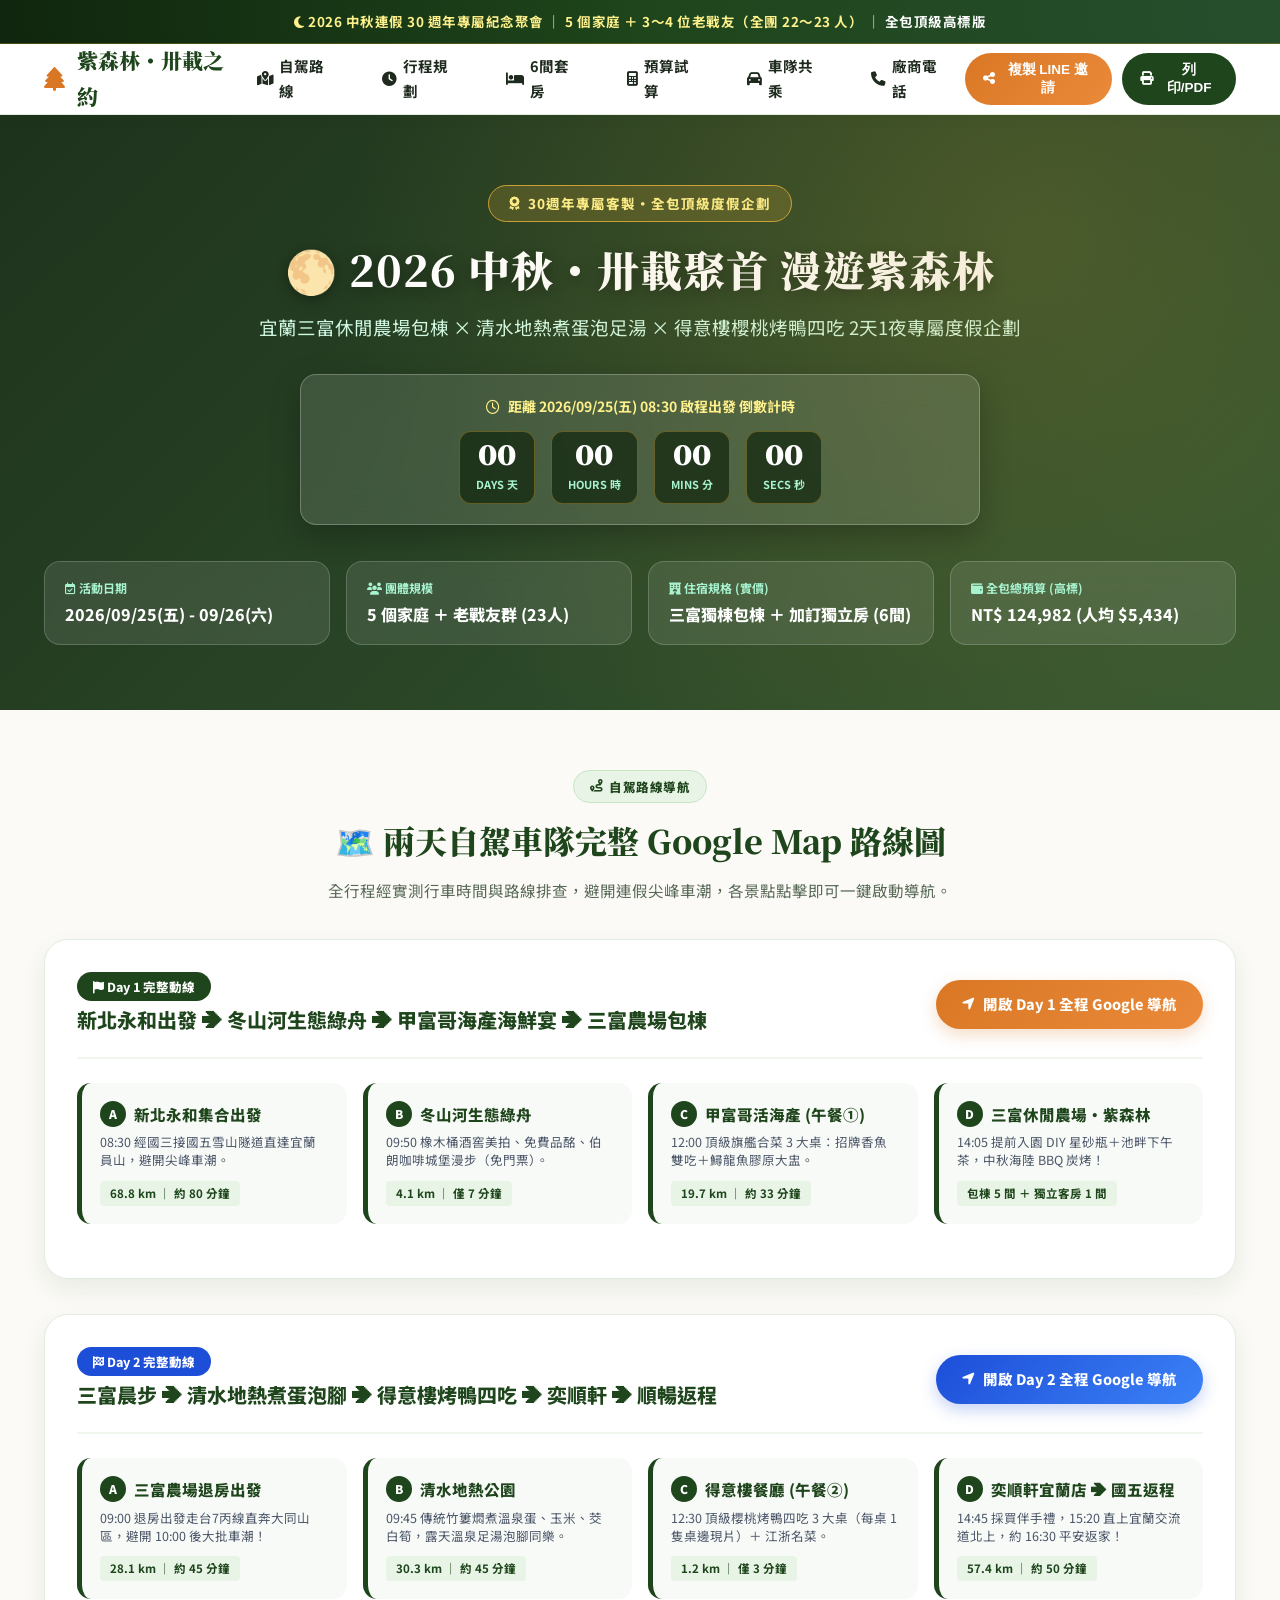
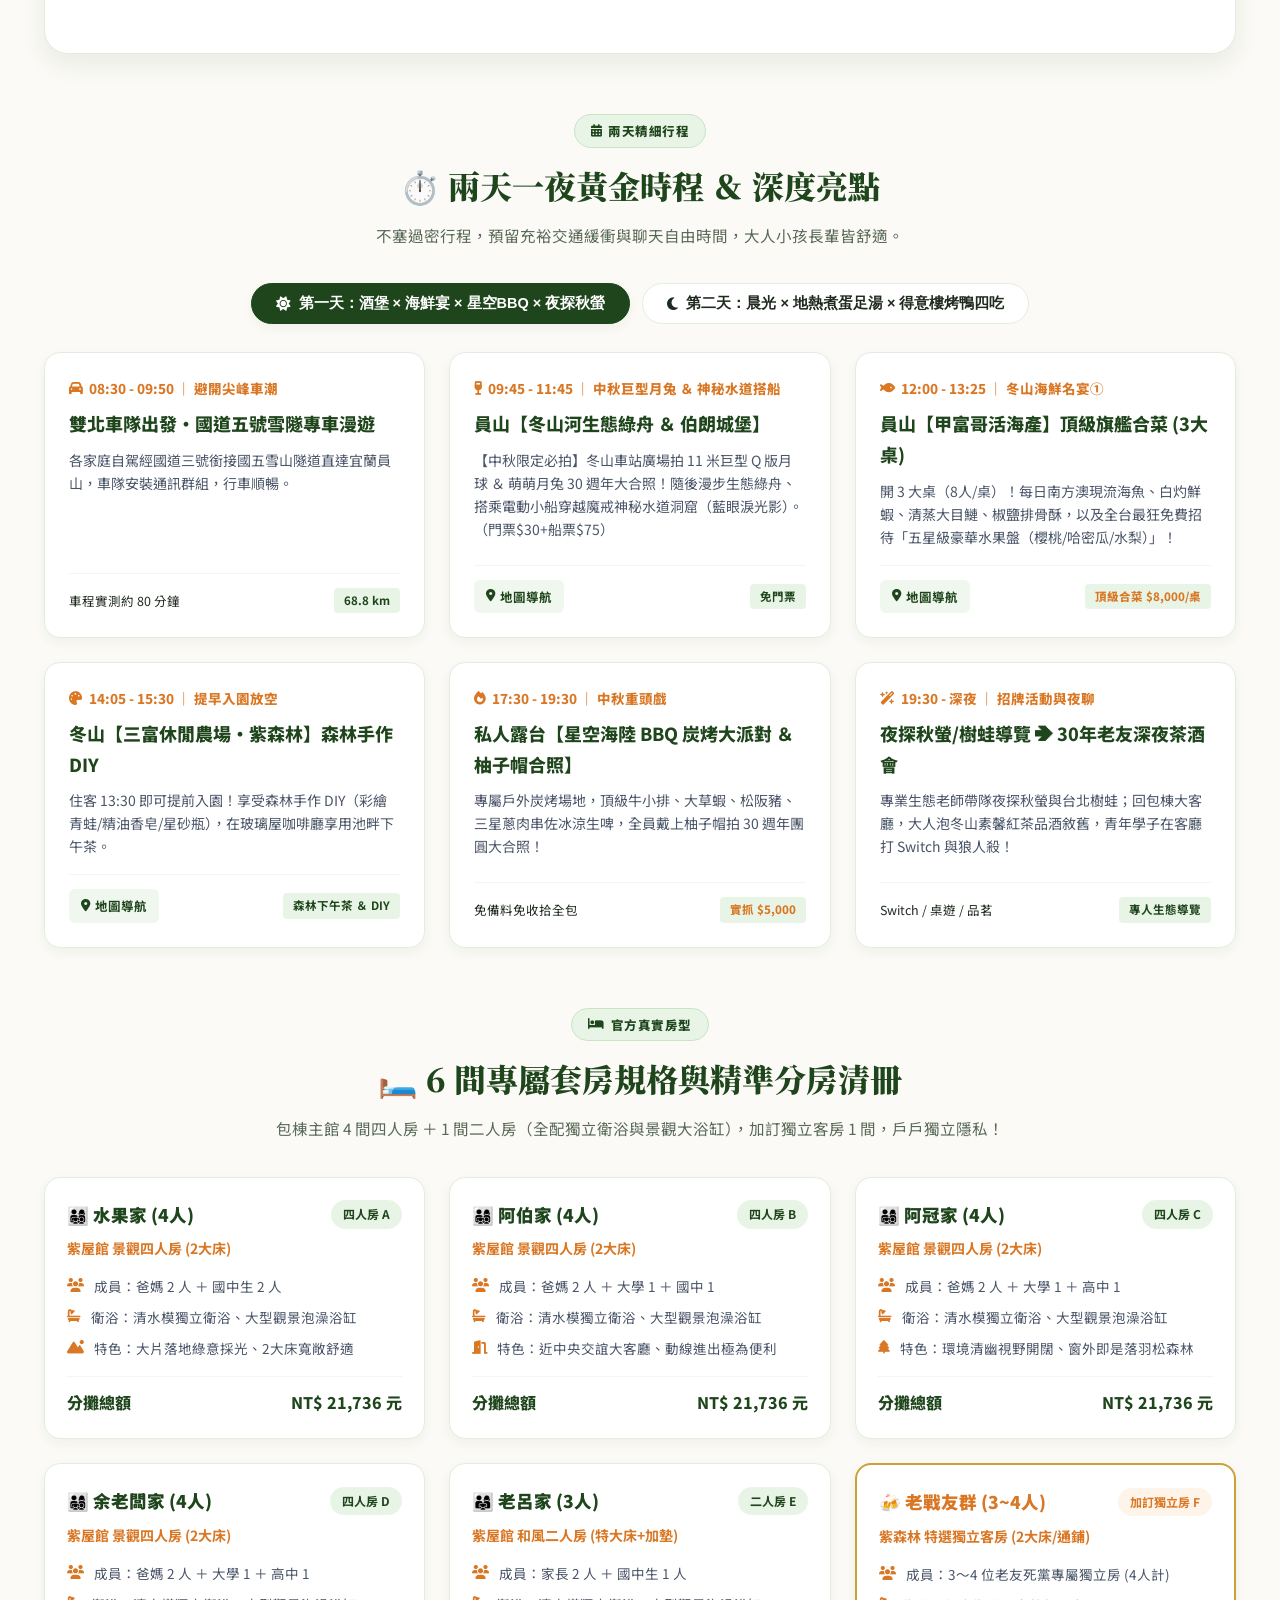
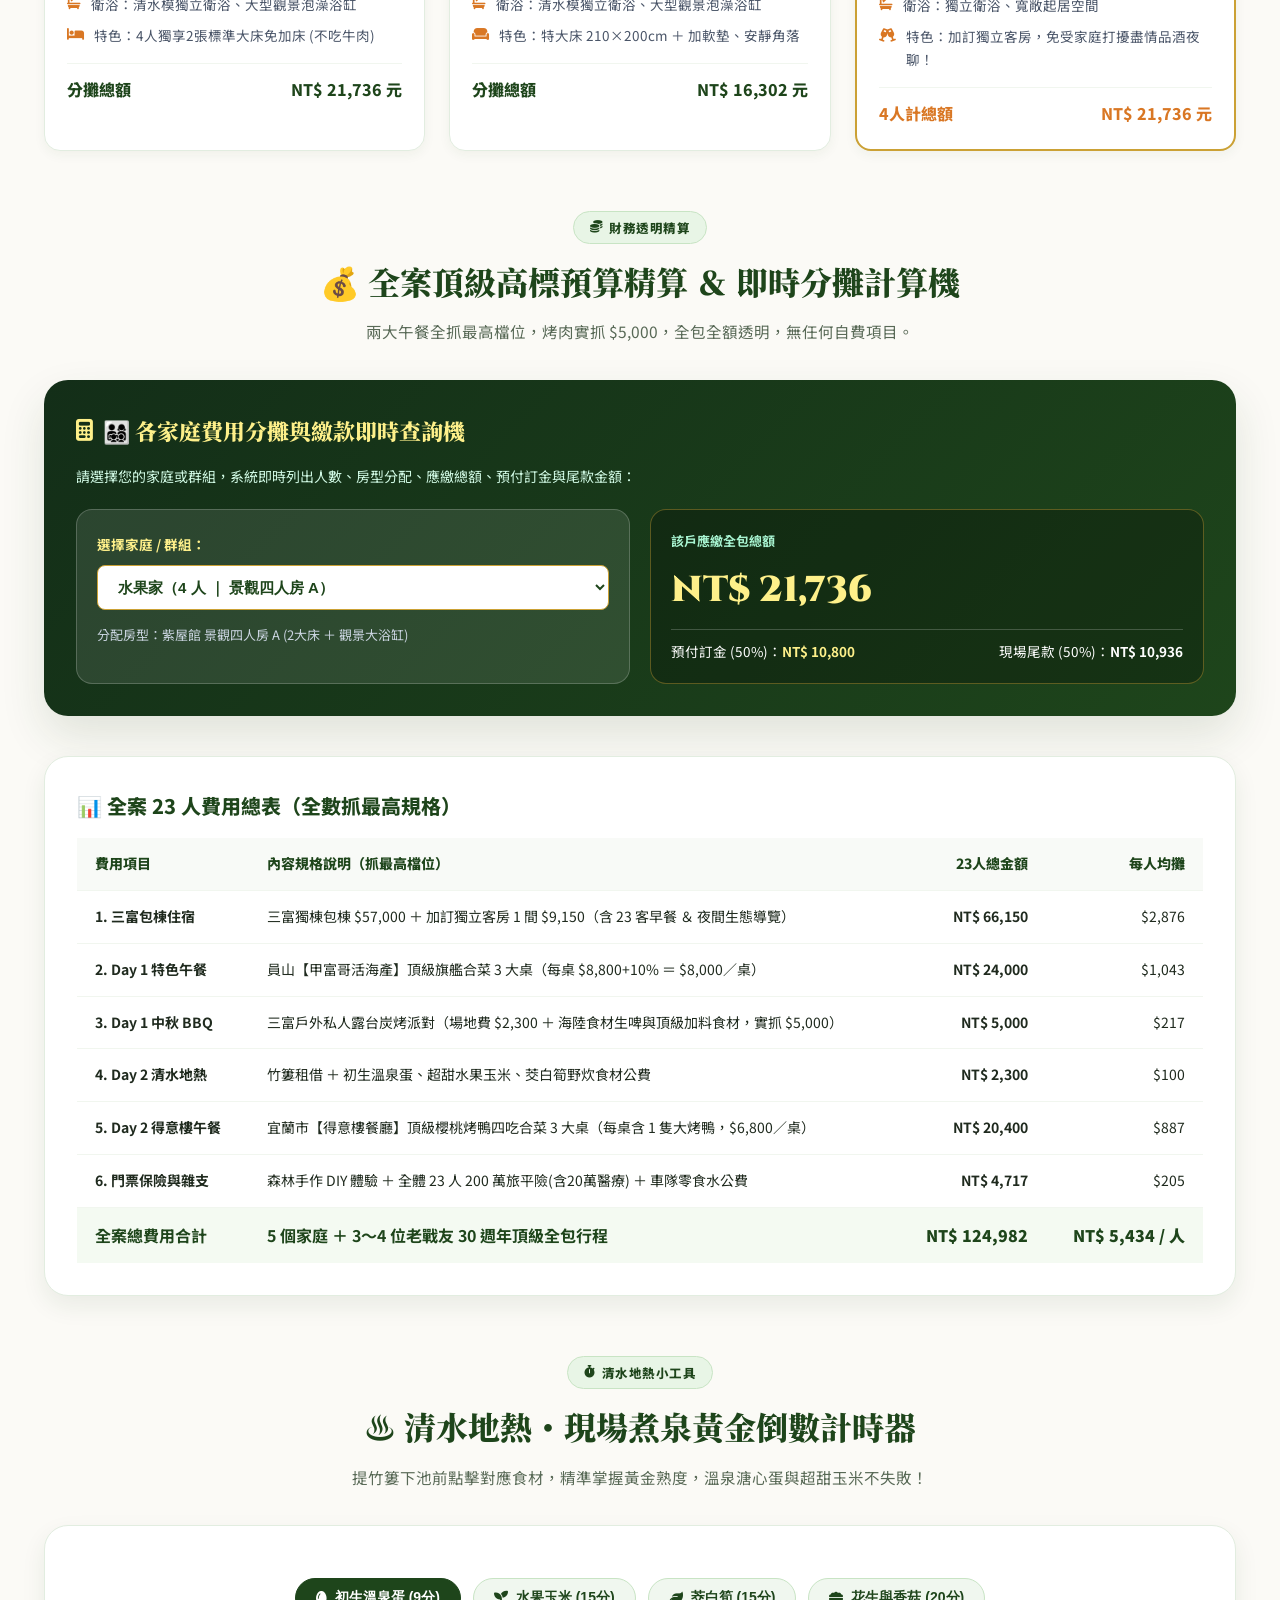
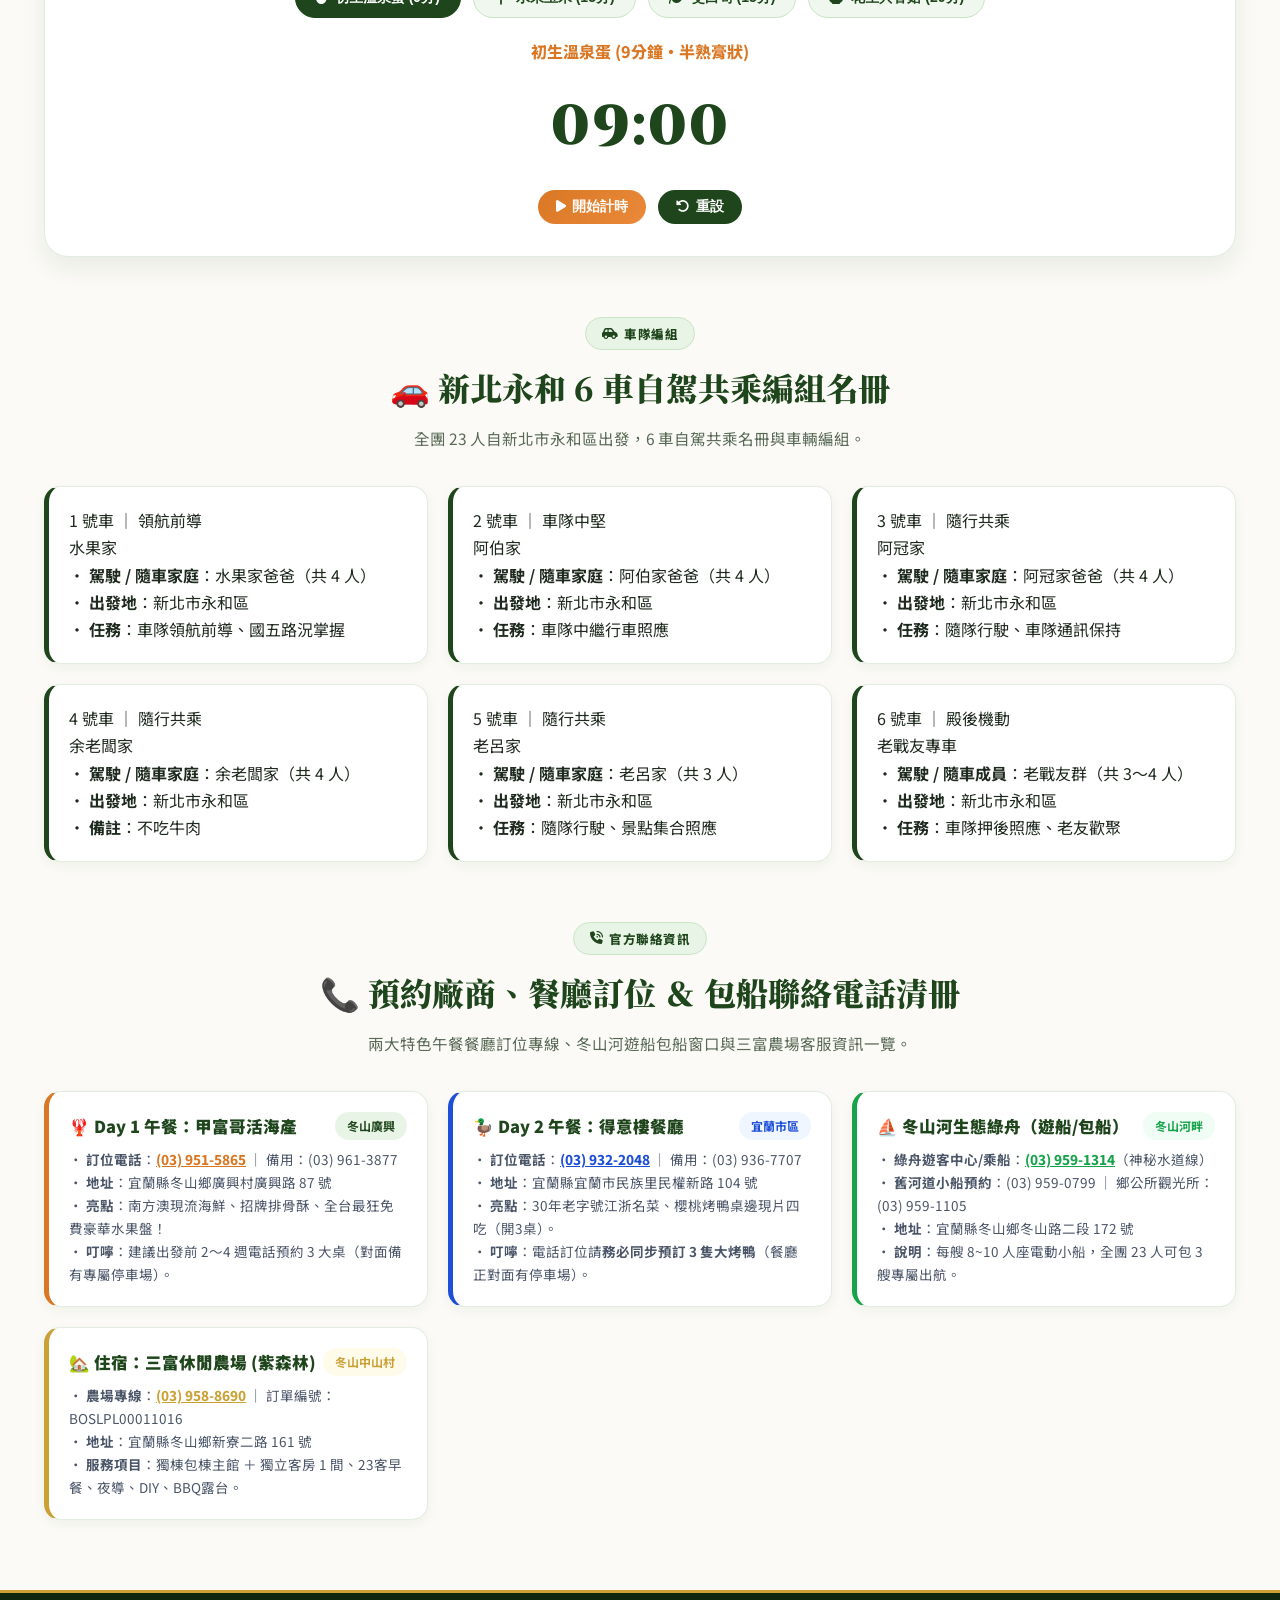
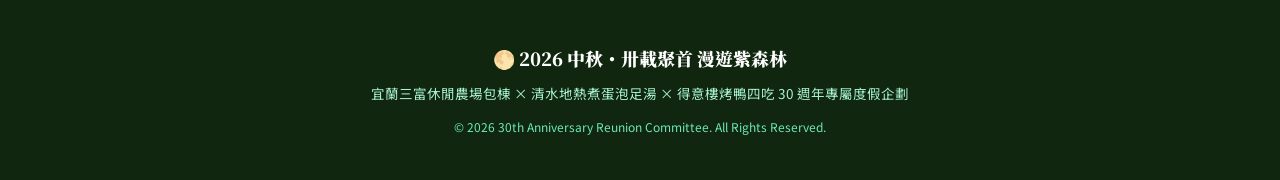
==== commit 8072aac6: "更新 dongshan.html（冬山綠舟・甲富哥版 v2） Co-Authored-By: Claude Sonnet 4.6 <noreply@anthropic.com>" ====
--- a/dongshan.html
+++ b/dongshan.html
@@ -781,6 +781,7 @@
         <li><a href="#rooms"><i class="fa-solid fa-bed"></i> 6間套房</a></li>
         <li><a href="#budget"><i class="fa-solid fa-calculator"></i> 預算試算</a></li>
         <li><a href="#convoy"><i class="fa-solid fa-car"></i> 車隊共乘</a></li>
+        <li><a href="#contacts"><i class="fa-solid fa-phone"></i> 廠商電話</a></li>
       </ul>
       <div class="nav-actions">
         <button class="btn-action btn-accent" onclick="copyLineInvite()"><i class="fa-solid fa-share-nodes"></i> 複製 LINE 邀請</button>
@@ -844,15 +845,15 @@
         <div class="route-header">
           <div>
             <span class="route-badge"><i class="fa-solid fa-flag"></i> Day 1 完整動線</span>
-            <h3 style="color: var(--primary); font-size: 20px; font-weight: 800; margin-top: 4px;">雙北出發 ➔ 冬山河生態綠舟 ➔ 甲富哥海產海鮮宴 ➔ 三富農場包棟</h3>
-          </div>
-          <a href="https://www.google.com/maps/dir/新北市永和區/冬山河生態綠舟/甲富哥活海產/三富休閒農場" target="_blank" class="route-btn">
+            <h3 style="color: var(--primary); font-size: 20px; font-weight: 800; margin-top: 4px;">新北永和出發 ➔ 冬山河生態綠舟 ➔ 甲富哥海產海鮮宴 ➔ 三富農場包棟</h3>
+          </div>
+          <a href="https://www.google.com/maps/dir/新北市永和區/冬山火車站/冬山河生態綠舟/甲富哥活海產/三富休閒農場" target="_blank" class="route-btn">
             <i class="fa-solid fa-location-arrow"></i> 開啟 Day 1 全程 Google 導航
           </a>
         </div>
         <div class="nodes-grid">
           <div class="node-card">
-            <div class="node-header"><span class="node-badge">A</span><span class="node-title">雙北集合出發</span></div>
+            <div class="node-header"><span class="node-badge">A</span><span class="node-title">新北永和集合出發</span></div>
             <div class="node-desc">08:30 經國三接國五雪山隧道直達宜蘭員山，避開尖峰車潮。</div>
             <span class="node-chip">68.8 km ｜ 約 80 分鐘</span>
           </div>
@@ -942,9 +943,9 @@
         <div class="itinerary-card">
           <div class="itinerary-body">
             <div>
-              <div class="itinerary-time"><i class="fa-solid fa-wine-glass"></i> 09:45 - 11:45 ｜ 水岸神秘水道搭船</div>
+              <div class="itinerary-time"><i class="fa-solid fa-wine-glass"></i> 09:45 - 11:45 ｜ 中秋巨型月兔 ＆ 神秘水道搭船</div>
               <h4 class="itinerary-title">員山【冬山河生態綠舟 ＆ 伯朗城堡】</h4>
-              <p class="itinerary-text">搭乘電動鴨母船穿越魔戒神秘水道（天然洞穴天井採光與藍眼淚倒影）、漫步希望之丘、眺望北迴線火車疾駛！（門票$30+船票$75）</p>
+              <p class="itinerary-text">【中秋限定必拍】冬山車站廣場拍 11 米巨型 Q 版月球 ＆ 萌萌月兔 30 週年大合照！隨後漫步生態綠舟、搭乘電動小船穿越魔戒神秘水道洞窟（藍眼淚光影）。（門票$30+船票$75）</p>
             </div>
             <div class="itinerary-footer">
               <a href="https://maps.google.com/?q=冬山河生態綠舟" target="_blank" class="map-link-btn"><i class="fa-solid fa-location-dot"></i> 地圖導航</a>
@@ -1072,8 +1073,8 @@
           <div class="itinerary-body">
             <div>
               <div class="itinerary-time"><i class="fa-solid fa-plane-arrival"></i> 15:20 - 16:30 ｜ 順暢返程</div>
-              <h4 class="itinerary-title">直上國道五號北上 ➔ 平安返抵雙北</h4>
-              <p class="itinerary-text">由宜蘭交流道直上國五，完美避開傍晚收假大塞車，約 16:20～16:40 平安返抵雙北溫暖的家，圓滿相聚！</p>
+              <h4 class="itinerary-title">直上國道五號北上 ➔ 平安返抵新北永和</h4>
+              <p class="itinerary-text">由宜蘭交流道直上國五，完美避開傍晚收假大塞車，約 16:20～16:40 平安返抵新北永和溫暖的家，圓滿相聚！</p>
             </div>
             <div class="itinerary-footer">
               <span>車程約 50 分鐘</span>
@@ -1272,7 +1273,7 @@
             </tr>
             <tr>
               <td><b>3. Day 1 中秋 BBQ</b></td>
-              <td>三富戶外私人露台炭烤派對（場地費 $2,300 ＋ 海陸食材生啤文旦，實抓 $5,000）</td>
+              <td>三富戶外私人露台炭烤派對（場地費 $2,300 ＋ 海陸食材生啤與頂級加料食材，實抓 $5,000）</td>
               <td style="text-align:right; font-weight:700;">NT$ 5,000</td>
               <td style="text-align:right;">$217</td>
             </tr>
@@ -1332,83 +1333,135 @@
     </section>
 
     <!-- Section 6: Convoy & Supplies -->
+        <!-- Section: Convoy -->
     <section id="convoy">
       <div class="section-header">
-        <span class="section-tag"><i class="fa-solid fa-truck-ramp-box"></i> 車隊與物資</span>
-        <h2 class="section-title">🚗 車隊共乘編組 ＆ 公用物資分工</h2>
-        <p class="section-desc">全團 6 車出發，各車分工載運公用物資，通訊無縫對接。</p>
+        <span class="section-tag"><i class="fa-solid fa-car-side"></i> 車隊編組</span>
+        <h2 class="section-title">🚗 新北永和 6 車自駕共乘編組名冊</h2>
+        <p class="section-desc">全團 23 人自新北市永和區出發，6 車自駕共乘名冊與車輛編組。</p>
       </div>
 
       <div class="convoy-grid">
         <div class="convoy-card">
+          <div class="convoy-num">1 號車 ｜ 領航前導</div>
+          <div class="convoy-driver">水果家</div>
+          <div class="convoy-duty">
+            • <b>駕駛 / 隨車家庭</b>：水果家爸爸（共 4 人）<br>
+            • <b>出發地</b>：新北市永和區<br>
+            • <b>任務</b>：車隊領航前導、國五路況掌握
+          </div>
+        </div>
+
+        <div class="convoy-card">
+          <div class="convoy-num">2 號車 ｜ 車隊中堅</div>
+          <div class="convoy-driver">阿伯家</div>
+          <div class="convoy-duty">
+            • <b>駕駛 / 隨車家庭</b>：阿伯家爸爸（共 4 人）<br>
+            • <b>出發地</b>：新北市永和區<br>
+            • <b>任務</b>：車隊中繼行車照應
+          </div>
+        </div>
+
+        <div class="convoy-card">
+          <div class="convoy-num">3 號車 ｜ 隨行共乘</div>
+          <div class="convoy-driver">阿冠家</div>
+          <div class="convoy-duty">
+            • <b>駕駛 / 隨車家庭</b>：阿冠家爸爸（共 4 人）<br>
+            • <b>出發地</b>：新北市永和區<br>
+            • <b>任務</b>：隨隊行駛、車隊通訊保持
+          </div>
+        </div>
+
+        <div class="convoy-card">
+          <div class="convoy-num">4 號車 ｜ 隨行共乘</div>
+          <div class="convoy-driver">余老闆家</div>
+          <div class="convoy-duty">
+            • <b>駕駛 / 隨車家庭</b>：余老闆家（共 4 人）<br>
+            • <b>出發地</b>：新北市永和區<br>
+            • <b>備註</b>：不吃牛肉
+          </div>
+        </div>
+
+        <div class="convoy-card">
+          <div class="convoy-num">5 號車 ｜ 隨行共乘</div>
+          <div class="convoy-driver">老呂家</div>
+          <div class="convoy-duty">
+            • <b>駕駛 / 隨車家庭</b>：老呂家（共 3 人）<br>
+            • <b>出發地</b>：新北市永和區<br>
+            • <b>任務</b>：隨隊行駛、景點集合照應
+          </div>
+        </div>
+
+        <div class="convoy-card">
+          <div class="convoy-num">6 號車 ｜ 殿後機動</div>
+          <div class="convoy-driver">老戰友專車</div>
+          <div class="convoy-duty">
+            • <b>駕駛 / 隨車成員</b>：老戰友群（共 3～4 人）<br>
+            • <b>出發地</b>：新北市永和區<br>
+            • <b>任務</b>：車隊押後照應、老友歡聚
+          </div>
+        </div>
+      </div>
+    </section>
+
+  
+    <!-- Section: Vendor Contacts & Reservations -->
+    <section id="contacts">
+      <div class="section-header">
+        <span class="section-tag"><i class="fa-solid fa-phone-volume"></i> 官方聯絡資訊</span>
+        <h2 class="section-title">📞 預約廠商、餐廳訂位 ＆ 包船聯絡電話清冊</h2>
+        <p class="section-desc">兩大特色午餐餐廳訂位專線、冬山河遊船包船窗口與三富農場客服資訊一覽。</p>
+      </div>
+
+      <div class="convoy-grid">
+        <div class="convoy-card" style="border-left: 5px solid #d97724;">
           <div style="display:flex; justify-content:space-between; align-items:center; margin-bottom:8px;">
-            <span style="font-weight:900; color:var(--primary); font-size:16px;">🚗 1 號車 (領航車)</span>
-            <span class="room-family-badge">新北永和</span>
-          </div>
-          <div style="font-size:13.5px; color:#4a5568;">
-            • <b>駕駛</b>：水果家 爸爸 ｜ <b>搭乘</b>：水果家 (4人)<br>
-            • <b>物資</b>：急救箱、桌遊箱、無線對講機<br>
-            • <b>任務</b>：車隊領航帶隊、景點時間預警掌控
-          </div>
-        </div>
-
-        <div class="convoy-card">
+            <span style="font-weight:900; color:var(--primary); font-size:16.5px;">🦞 Day 1 午餐：甲富哥活海產</span>
+            <span class="room-family-badge">冬山廣興</span>
+          </div>
+          <div style="font-size:13.5px; color:#4a5568; line-height:1.7;">
+            • <b>訂位電話</b>：<a href="tel:039515865" style="color:var(--accent); font-weight:800;">(03) 951-5865</a> ｜ 備用：(03) 961-3877<br>
+            • <b>地址</b>：宜蘭縣冬山鄉廣興村廣興路 87 號<br>
+            • <b>亮點</b>：南方澳現流海鮮、招牌排骨酥、全台最狂免費豪華水果盤！<br>
+            • <b>叮嚀</b>：建議出發前 2～4 週電話預約 3 大桌（對面備有專屬停車場）。
+          </div>
+        </div>
+
+        <div class="convoy-card" style="border-left: 5px solid #1d4ed8;">
           <div style="display:flex; justify-content:space-between; align-items:center; margin-bottom:8px;">
-            <span style="font-weight:900; color:var(--primary); font-size:16px;">🚗 2 號車</span>
-            <span class="room-family-badge">新北中和</span>
-          </div>
-          <div style="font-size:13.5px; color:#4a5568;">
-            • <b>駕駛</b>：阿伯家 爸爸 ｜ <b>搭乘</b>：阿伯家 (4人)<br>
-            • <b>物資</b>：中秋文旦柚 2 箱、紙巾免洗餐具備品<br>
-            • <b>任務</b>：車隊行進間後方路況回報
-          </div>
-        </div>
-
-        <div class="convoy-card">
+            <span style="font-weight:900; color:var(--primary); font-size:16.5px;">🦆 Day 2 午餐：得意樓餐廳</span>
+            <span class="room-family-badge" style="background:#eff6ff; color:#1d4ed8;">宜蘭市區</span>
+          </div>
+          <div style="font-size:13.5px; color:#4a5568; line-height:1.7;">
+            • <b>訂位電話</b>：<a href="tel:039322048" style="color:#1d4ed8; font-weight:800;">(03) 932-2048</a> ｜ 備用：(03) 936-7707<br>
+            • <b>地址</b>：宜蘭縣宜蘭市民族里民權新路 104 號<br>
+            • <b>亮點</b>：30年老字號江浙名菜、櫻桃烤鴨桌邊現片四吃（開3桌）。<br>
+            • <b>叮嚀</b>：電話訂位請<b>務必同步預訂 3 隻大烤鴨</b>（餐廳正對面有停車場）。
+          </div>
+        </div>
+
+        <div class="convoy-card" style="border-left: 5px solid #16a34a;">
           <div style="display:flex; justify-content:space-between; align-items:center; margin-bottom:8px;">
-            <span style="font-weight:900; color:var(--primary); font-size:16px;">🚗 3 號車</span>
-            <span class="room-family-badge">台北大安</span>
-          </div>
-          <div style="font-size:13.5px; color:#4a5568;">
-            • <b>駕駛</b>：阿冠家 爸爸 ｜ <b>搭乘</b>：阿冠家 (4人)<br>
-            • <b>物資</b>：冰桶 1 (生啤酒 / 無酒精氣泡水飲料)<br>
-            • <b>任務</b>：抵達農場後協助飲品冷藏保鮮
-          </div>
-        </div>
-
-        <div class="convoy-card">
+            <span style="font-weight:900; color:var(--primary); font-size:16.5px;">⛵ 冬山河生態綠舟（遊船/包船）</span>
+            <span class="room-family-badge" style="background:#f0fdf4; color:#16a34a;">冬山河畔</span>
+          </div>
+          <div style="font-size:13.5px; color:#4a5568; line-height:1.7;">
+            • <b>綠舟遊客中心/乘船</b>：<a href="tel:039591314" style="color:#16a34a; font-weight:800;">(03) 959-1314</a>（神秘水道線）<br>
+            • <b>舊河道小船預約</b>：(03) 959-0799 ｜ 鄉公所觀光所：(03) 959-1105<br>
+            • <b>地址</b>：宜蘭縣冬山鄉冬山路二段 172 號<br>
+            • <b>說明</b>：每艘 8~10 人座電動小船，全團 23 人可包 3 艘專屬出航。
+          </div>
+        </div>
+
+        <div class="convoy-card" style="border-left: 5px solid var(--gold);">
           <div style="display:flex; justify-content:space-between; align-items:center; margin-bottom:8px;">
-            <span style="font-weight:900; color:var(--primary); font-size:16px;">🚗 4 號車</span>
-            <span class="room-family-badge">新北板橋</span>
-          </div>
-          <div style="font-size:13.5px; color:#4a5568;">
-            • <b>駕駛</b>：余老闆 ｜ <b>搭乘</b>：余老闆家 (4人)<br>
-            • <b>物資</b>：冰桶 2 (手搖飲冰塊 / 當季水果)<br>
-            • <b>任務</b>：準備冰塊及中秋切果備料道具
-          </div>
-        </div>
-
-        <div class="convoy-card">
-          <div style="display:flex; justify-content:space-between; align-items:center; margin-bottom:8px;">
-            <span style="font-weight:900; color:var(--primary); font-size:16px;">🚗 5 號車</span>
-            <span class="room-family-badge">新北新莊</span>
-          </div>
-          <div style="font-size:13.5px; color:#4a5568;">
-            • <b>駕駛</b>：老呂 ｜ <b>搭乘</b>：老呂家 (3人)<br>
-            • <b>物資</b>：公用飲用水、零食乾糧大箱<br>
-            • <b>任務</b>：沿途補給品與零食分發
-          </div>
-        </div>
-
-        <div class="convoy-card">
-          <div style="display:flex; justify-content:space-between; align-items:center; margin-bottom:8px;">
-            <span style="font-weight:900; color:var(--accent); font-size:16px;">🚗 6 號車 (殿後車)</span>
-            <span class="room-family-badge" style="background:#fff4ea; color:var(--accent);">台北內湖</span>
-          </div>
-          <div style="font-size:13.5px; color:#4a5568;">
-            • <b>駕駛</b>：老戰友車 ｜ <b>搭乘</b>：老戰友群 (4人)<br>
-            • <b>物資</b>：茶具組、高山茶葉、派對桌遊<br>
-            • <b>任務</b>：殿後確認全員到齊、車隊不脫節
+            <span style="font-weight:900; color:var(--primary); font-size:16.5px;">🏡 住宿：三富休閒農場 (紫森林)</span>
+            <span class="room-family-badge" style="background:#fffbeb; color:var(--gold);">冬山中山村</span>
+          </div>
+          <div style="font-size:13.5px; color:#4a5568; line-height:1.7;">
+            • <b>農場專線</b>：<a href="tel:039588690" style="color:var(--gold); font-weight:800;">(03) 958-8690</a> ｜ 訂單編號：BOSLPL00011016<br>
+            • <b>地址</b>：宜蘭縣冬山鄉新寮二路 161 號<br>
+            • <b>服務項目</b>：獨棟包棟主館 ＋ 獨立客房 1 間、23客早餐、夜導、DIY、BBQ露台。
           </div>
         </div>
       </div>
